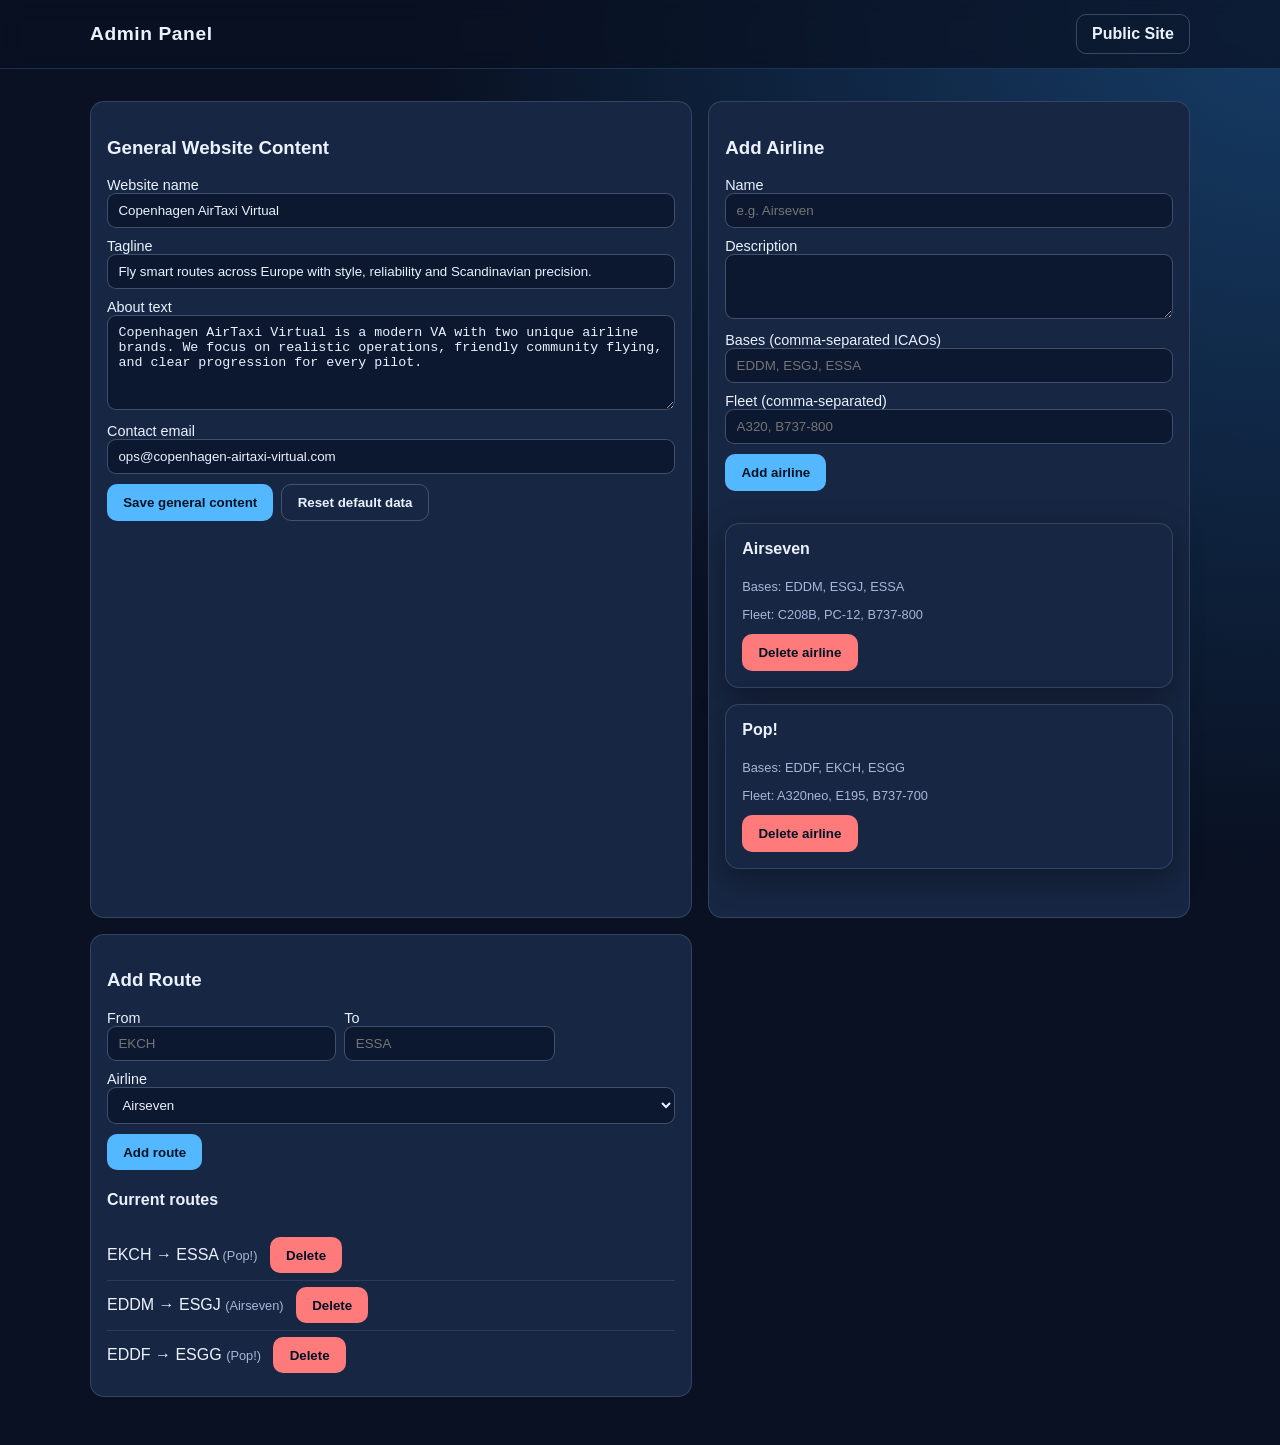
==== admin.html @ da842858 "Build Copenhagen AirTaxi Virtual website with editable admin panel" ====
<!doctype html>
<html lang="en">
  <head>
    <meta charset="UTF-8" />
    <meta name="viewport" content="width=device-width,initial-scale=1" />
    <title>Admin | Copenhagen AirTaxi Virtual</title>
    <link rel="stylesheet" href="styles.css" />
  </head>
  <body>
    <header class="top-nav">
      <div class="container nav-inner">
        <h1 class="brand">Admin Panel</h1>
        <div class="nav-actions">
          <a class="btn secondary" href="index.html">Public Site</a>
        </div>
      </div>
    </header>

    <main class="container admin-layout" id="adminRoot">
      <section class="panel">
        <h3>General Website Content</h3>
        <label>Website name <input id="siteNameInput" /></label>
        <label>Tagline <input id="taglineInput" /></label>
        <label>About text <textarea id="aboutInput" rows="5"></textarea></label>
        <label>Contact email <input id="contactInput" /></label>
        <div class="inline">
          <button class="btn" id="saveGeneral">Save general content</button>
          <button class="btn secondary" id="resetData">Reset default data</button>
        </div>
      </section>

      <section class="panel">
        <h3>Add Airline</h3>
        <label>Name <input id="airlineName" placeholder="e.g. Airseven" /></label>
        <label>Description <textarea id="airlineDescription" rows="3"></textarea></label>
        <label>Bases (comma-separated ICAOs) <input id="airlineBases" placeholder="EDDM, ESGJ, ESSA" /></label>
        <label>Fleet (comma-separated) <input id="airlineFleet" placeholder="A320, B737-800" /></label>
        <button class="btn" id="addAirline">Add airline</button>
        <div id="adminAirlineList" class="grid section"></div>
      </section>

      <section class="panel">
        <h3>Add Route</h3>
        <div class="inline">
          <label>From <input id="routeFrom" placeholder="EKCH" /></label>
          <label>To <input id="routeTo" placeholder="ESSA" /></label>
        </div>
        <label>Airline
          <select id="routeAirline"></select>
        </label>
        <button class="btn" id="addRoute">Add route</button>
        <h4>Current routes</h4>
        <ul class="list" id="adminRouteList"></ul>
      </section>
    </main>

    <script src="app.js"></script>
    <script>
      window.vcat.setupAdminPage();
    </script>
  </body>
</html>
---- styles.css ----
:root {
  --bg: #091122;
  --bg-soft: #111b31;
  --panel: #172642;
  --text: #eaf2ff;
  --muted: #a6b7d9;
  --primary: #53b8ff;
  --accent: #7affc7;
  --danger: #ff7b7b;
  --shadow: 0 10px 30px rgba(0, 0, 0, 0.35);
}

* {
  box-sizing: border-box;
}

body {
  margin: 0;
  font-family: Inter, Segoe UI, Roboto, Helvetica, Arial, sans-serif;
  color: var(--text);
  background: radial-gradient(circle at top right, #163c66 0%, var(--bg) 45%);
  min-height: 100vh;
}

.container {
  width: min(1100px, 92vw);
  margin: 0 auto;
}

.top-nav {
  position: sticky;
  top: 0;
  backdrop-filter: blur(10px);
  background: rgba(9, 17, 34, 0.7);
  border-bottom: 1px solid rgba(83, 184, 255, 0.2);
  z-index: 20;
}

.nav-inner {
  display: flex;
  justify-content: space-between;
  align-items: center;
  padding: 0.9rem 0;
}

.brand {
  margin: 0;
  font-size: 1.2rem;
  letter-spacing: 0.03em;
}

.nav-actions {
  display: flex;
  gap: 0.7rem;
}

.btn {
  border: 1px solid transparent;
  background: var(--primary);
  color: #031225;
  padding: 0.6rem 0.95rem;
  border-radius: 10px;
  cursor: pointer;
  text-decoration: none;
  font-weight: 600;
}

.btn.secondary {
  background: transparent;
  color: var(--text);
  border-color: rgba(166, 183, 217, 0.3);
}

.btn.danger {
  background: var(--danger);
}

.hero {
  padding: 5rem 0 3rem;
}

.hero-card {
  background: linear-gradient(130deg, rgba(83, 184, 255, 0.18), rgba(122, 255, 199, 0.12));
  border: 1px solid rgba(83, 184, 255, 0.35);
  border-radius: 18px;
  padding: 2rem;
  box-shadow: var(--shadow);
}

.hero h2 {
  margin: 0;
  font-size: clamp(1.8rem, 3vw, 2.8rem);
}

.hero p {
  color: var(--muted);
  max-width: 70ch;
}

.stats {
  display: grid;
  grid-template-columns: repeat(auto-fit, minmax(170px, 1fr));
  gap: 1rem;
  margin-top: 1rem;
}

.stat {
  background: rgba(9, 17, 34, 0.4);
  border: 1px solid rgba(166, 183, 217, 0.2);
  border-radius: 12px;
  padding: 0.9rem;
}

.stat-label {
  color: var(--muted);
  font-size: 0.85rem;
}

.stat-value {
  font-size: 1.4rem;
  font-weight: 700;
  color: var(--accent);
}

.section {
  margin: 2rem 0;
}

.section h3 {
  margin-bottom: 0.35rem;
}

.section-subtitle {
  color: var(--muted);
  margin-top: 0;
}

.grid {
  display: grid;
  grid-template-columns: repeat(auto-fit, minmax(260px, 1fr));
  gap: 1rem;
}

.card {
  background: var(--panel);
  border: 1px solid rgba(166, 183, 217, 0.2);
  border-radius: 14px;
  padding: 1rem;
  box-shadow: var(--shadow);
}

.card h4 {
  margin-top: 0;
}

.tag {
  display: inline-block;
  border: 1px solid rgba(83, 184, 255, 0.35);
  border-radius: 999px;
  font-size: 0.75rem;
  padding: 0.2rem 0.6rem;
  margin-right: 0.35rem;
  margin-bottom: 0.35rem;
}

.list {
  list-style: none;
  padding: 0;
  margin: 0;
}

.list li {
  padding: 0.4rem 0;
  border-bottom: 1px solid rgba(166, 183, 217, 0.15);
}

.list li:last-child {
  border-bottom: 0;
}

.admin-layout {
  display: grid;
  grid-template-columns: 1.25fr 1fr;
  gap: 1rem;
  padding: 2rem 0 3rem;
}

.panel {
  background: var(--panel);
  border: 1px solid rgba(166, 183, 217, 0.2);
  border-radius: 14px;
  padding: 1rem;
}

.field,
textarea,
input,
select {
  width: 100%;
  border-radius: 9px;
  border: 1px solid rgba(166, 183, 217, 0.35);
  background: #0c1730;
  color: var(--text);
  padding: 0.55rem 0.65rem;
}

label {
  display: block;
  margin-bottom: 0.65rem;
  font-size: 0.9rem;
}

.inline {
  display: flex;
  gap: 0.5rem;
  align-items: end;
}

.tiny {
  color: var(--muted);
  font-size: 0.8rem;
}

@media (max-width: 880px) {
  .admin-layout {
    grid-template-columns: 1fr;
  }
}
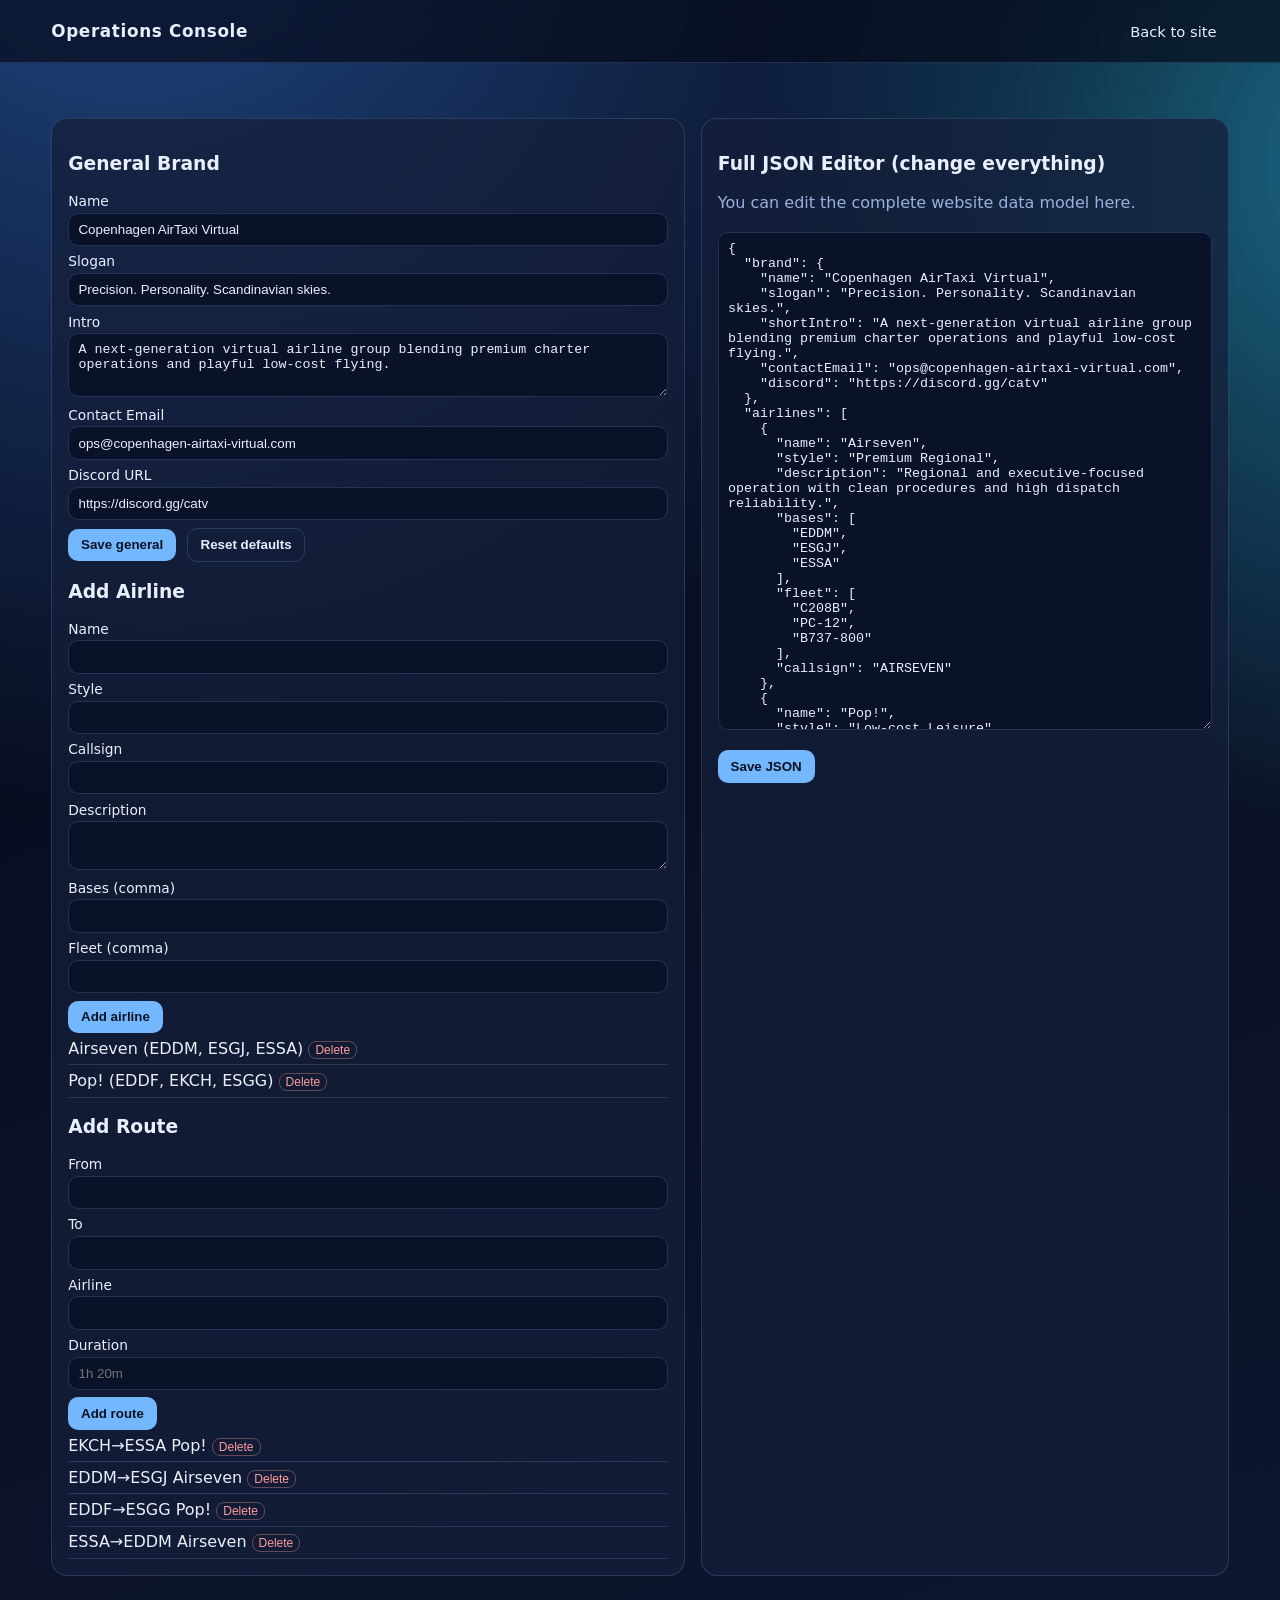
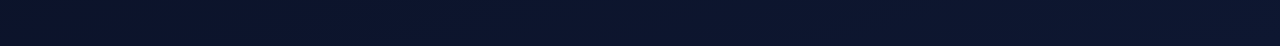
==== commit c33e9b06: "Redesign vCAT site into rich multi-page experience with stronger admin controls" ====
--- a/admin.html
+++ b/admin.html
@@ -1,62 +1,46 @@
 <!doctype html>
 <html lang="en">
-  <head>
-    <meta charset="UTF-8" />
-    <meta name="viewport" content="width=device-width,initial-scale=1" />
-    <title>Admin | Copenhagen AirTaxi Virtual</title>
-    <link rel="stylesheet" href="styles.css" />
-  </head>
-  <body>
-    <header class="top-nav">
-      <div class="container nav-inner">
-        <h1 class="brand">Admin Panel</h1>
-        <div class="nav-actions">
-          <a class="btn secondary" href="index.html">Public Site</a>
-        </div>
-      </div>
-    </header>
+<head><meta charset="UTF-8"/><meta name="viewport" content="width=device-width,initial-scale=1"/><title>Operations Console</title><link rel="stylesheet" href="styles.css"/></head>
+<body>
+<header class="top-nav"><div class="container nav-inner"><h2 class="brand">Operations Console</h2><nav><a href="index.html">Back to site</a></nav></div></header>
+<main class="container admin-wrap" id="adminRoot">
+  <section class="panel">
+    <h3>General Brand</h3>
+    <label>Name<input id="siteNameInput"/></label>
+    <label>Slogan<input id="sloganInput"/></label>
+    <label>Intro<textarea id="introInput" rows="3"></textarea></label>
+    <label>Contact Email<input id="emailInput"/></label>
+    <label>Discord URL<input id="discordInput"/></label>
+    <button class="btn" id="saveGeneral">Save general</button>
+    <button class="btn alt" id="resetData">Reset defaults</button>
 
-    <main class="container admin-layout" id="adminRoot">
-      <section class="panel">
-        <h3>General Website Content</h3>
-        <label>Website name <input id="siteNameInput" /></label>
-        <label>Tagline <input id="taglineInput" /></label>
-        <label>About text <textarea id="aboutInput" rows="5"></textarea></label>
-        <label>Contact email <input id="contactInput" /></label>
-        <div class="inline">
-          <button class="btn" id="saveGeneral">Save general content</button>
-          <button class="btn secondary" id="resetData">Reset default data</button>
-        </div>
-      </section>
+    <h3>Add Airline</h3>
+    <label>Name<input id="airlineName"/></label>
+    <label>Style<input id="airlineStyle"/></label>
+    <label>Callsign<input id="airlineCallsign"/></label>
+    <label>Description<textarea id="airlineDescription" rows="2"></textarea></label>
+    <label>Bases (comma)<input id="airlineBases"/></label>
+    <label>Fleet (comma)<input id="airlineFleet"/></label>
+    <button class="btn" id="addAirline">Add airline</button>
+    <ul class="list" id="airlineList"></ul>
 
-      <section class="panel">
-        <h3>Add Airline</h3>
-        <label>Name <input id="airlineName" placeholder="e.g. Airseven" /></label>
-        <label>Description <textarea id="airlineDescription" rows="3"></textarea></label>
-        <label>Bases (comma-separated ICAOs) <input id="airlineBases" placeholder="EDDM, ESGJ, ESSA" /></label>
-        <label>Fleet (comma-separated) <input id="airlineFleet" placeholder="A320, B737-800" /></label>
-        <button class="btn" id="addAirline">Add airline</button>
-        <div id="adminAirlineList" class="grid section"></div>
-      </section>
+    <h3>Add Route</h3>
+    <label>From<input id="routeFrom"/></label>
+    <label>To<input id="routeTo"/></label>
+    <label>Airline<input id="routeAirline"/></label>
+    <label>Duration<input id="routeDuration" placeholder="1h 20m"/></label>
+    <button class="btn" id="addRoute">Add route</button>
+    <ul class="list" id="routeList"></ul>
+  </section>
 
-      <section class="panel">
-        <h3>Add Route</h3>
-        <div class="inline">
-          <label>From <input id="routeFrom" placeholder="EKCH" /></label>
-          <label>To <input id="routeTo" placeholder="ESSA" /></label>
-        </div>
-        <label>Airline
-          <select id="routeAirline"></select>
-        </label>
-        <button class="btn" id="addRoute">Add route</button>
-        <h4>Current routes</h4>
-        <ul class="list" id="adminRouteList"></ul>
-      </section>
-    </main>
-
-    <script src="app.js"></script>
-    <script>
-      window.vcat.setupAdminPage();
-    </script>
-  </body>
+  <section class="panel">
+    <h3>Full JSON Editor (change everything)</h3>
+    <p class="muted">You can edit the complete website data model here.</p>
+    <textarea id="rawJson" rows="32"></textarea>
+    <p id="jsonStatus" class="muted"></p>
+    <button class="btn" id="saveJson">Save JSON</button>
+  </section>
+</main>
+<script src="app.js"></script><script>window.vcat.setupAdminPage();</script>
+</body>
 </html>
--- a/styles.css
+++ b/styles.css
@@ -1,228 +1,85 @@
 :root {
-  --bg: #091122;
-  --bg-soft: #111b31;
-  --panel: #172642;
-  --text: #eaf2ff;
-  --muted: #a6b7d9;
-  --primary: #53b8ff;
-  --accent: #7affc7;
-  --danger: #ff7b7b;
-  --shadow: 0 10px 30px rgba(0, 0, 0, 0.35);
+  --bg: #050816;
+  --bg2: #0e1731;
+  --panel: rgba(20, 31, 58, 0.75);
+  --line: rgba(142, 172, 255, 0.2);
+  --text: #e9efff;
+  --muted: #9ab0df;
+  --primary: #73b7ff;
+  --accent: #7ef6cb;
+  --radius: 16px;
 }
-
-* {
-  box-sizing: border-box;
-}
-
+* { box-sizing: border-box; }
 body {
   margin: 0;
-  font-family: Inter, Segoe UI, Roboto, Helvetica, Arial, sans-serif;
+  font-family: Inter, system-ui, sans-serif;
   color: var(--text);
-  background: radial-gradient(circle at top right, #163c66 0%, var(--bg) 45%);
-  min-height: 100vh;
+  background:
+    radial-gradient(circle at 10% -10%, #214987 0%, transparent 45%),
+    radial-gradient(circle at 110% 10%, #1b6b88 0%, transparent 33%),
+    linear-gradient(160deg, var(--bg) 0%, var(--bg2) 100%);
 }
+.container { width: min(1180px, 92vw); margin: 0 auto; }
+.top-nav {
+  position: sticky; top: 0; z-index: 40;
+  backdrop-filter: blur(10px);
+  background: rgba(5, 8, 22, 0.65);
+  border-bottom: 1px solid var(--line);
+}
+.nav-inner { display: flex; align-items: center; justify-content: space-between; padding: .9rem 0; }
+.brand { font-size: 1.05rem; letter-spacing: .04em; margin: 0; }
+nav { display: flex; gap: .45rem; flex-wrap: wrap; }
+nav a {
+  color: var(--text); text-decoration: none; font-size: .92rem;
+  padding: .45rem .7rem; border-radius: 999px; border: 1px solid transparent;
+}
+nav a:hover { border-color: var(--line); background: rgba(255,255,255,.03); }
+.hero { padding: 4.8rem 0 3rem; }
+.hero-panel {
+  border: 1px solid var(--line); border-radius: 24px; padding: 2rem;
+  background: linear-gradient(130deg, rgba(115,183,255,.14), rgba(126,246,203,.08));
+  box-shadow: 0 20px 50px rgba(0,0,0,.35);
+}
+h1 { margin: 0; font-size: clamp(2rem, 5vw, 3.8rem); }
+.muted { color: var(--muted); }
+.stats { display: grid; grid-template-columns: repeat(auto-fit,minmax(180px,1fr)); gap: .75rem; margin-top: 1rem; }
+.stats article { background: rgba(2,8,18,.35); border: 1px solid var(--line); border-radius: 14px; padding: .9rem; }
+.stats strong { display: block; font-size: 1.6rem; color: var(--accent); }
+section { margin: 2rem 0; }
+.grid { display: grid; grid-template-columns: repeat(auto-fit,minmax(250px,1fr)); gap: .95rem; }
+.card { background: var(--panel); border: 1px solid var(--line); border-radius: var(--radius); padding: 1rem; }
+.card h3 { margin-top: .1rem; }
+.chip { display: inline-block; font-size: .78rem; border: 1px solid var(--line); border-radius: 999px; padding: .2rem .55rem; margin: .16rem; }
+.table { width: 100%; border-collapse: collapse; overflow: hidden; border-radius: var(--radius); border: 1px solid var(--line); }
+.table th,.table td { padding: .72rem; border-bottom: 1px solid var(--line); text-align: left; }
+.table tr:last-child td { border-bottom: 0; }
+.split { display: grid; grid-template-columns: 1fr 1fr; gap: 1rem; }
+.footer {
+  margin-top: 3rem; padding: 1rem 0 2rem; color: var(--muted); border-top: 1px solid var(--line);
+}
+.admin-discreet {
+  float: right;
+  opacity: .28;
+  text-decoration: none;
+  color: var(--muted);
+  font-size: .75rem;
+  border: 1px solid transparent;
+  border-radius: 999px;
+  padding: .2rem .45rem;
+}
+.admin-discreet:hover { opacity: .8; border-color: var(--line); }
 
-.container {
-  width: min(1100px, 92vw);
-  margin: 0 auto;
+/* admin */
+.admin-wrap { display: grid; grid-template-columns: 1.2fr 1fr; gap: 1rem; padding: 1.4rem 0 2.4rem; }
+.panel { background: var(--panel); border: 1px solid var(--line); border-radius: var(--radius); padding: 1rem; }
+label { display:block; font-size:.86rem; margin:.45rem 0; }
+input, textarea {
+  width:100%; margin-top:.22rem; padding:.52rem .58rem; border-radius:10px;
+  border:1px solid var(--line); background:#0a1229; color:var(--text);
 }
-
-.top-nav {
-  position: sticky;
-  top: 0;
-  backdrop-filter: blur(10px);
-  background: rgba(9, 17, 34, 0.7);
-  border-bottom: 1px solid rgba(83, 184, 255, 0.2);
-  z-index: 20;
-}
-
-.nav-inner {
-  display: flex;
-  justify-content: space-between;
-  align-items: center;
-  padding: 0.9rem 0;
-}
-
-.brand {
-  margin: 0;
-  font-size: 1.2rem;
-  letter-spacing: 0.03em;
-}
-
-.nav-actions {
-  display: flex;
-  gap: 0.7rem;
-}
-
-.btn {
-  border: 1px solid transparent;
-  background: var(--primary);
-  color: #031225;
-  padding: 0.6rem 0.95rem;
-  border-radius: 10px;
-  cursor: pointer;
-  text-decoration: none;
-  font-weight: 600;
-}
-
-.btn.secondary {
-  background: transparent;
-  color: var(--text);
-  border-color: rgba(166, 183, 217, 0.3);
-}
-
-.btn.danger {
-  background: var(--danger);
-}
-
-.hero {
-  padding: 5rem 0 3rem;
-}
-
-.hero-card {
-  background: linear-gradient(130deg, rgba(83, 184, 255, 0.18), rgba(122, 255, 199, 0.12));
-  border: 1px solid rgba(83, 184, 255, 0.35);
-  border-radius: 18px;
-  padding: 2rem;
-  box-shadow: var(--shadow);
-}
-
-.hero h2 {
-  margin: 0;
-  font-size: clamp(1.8rem, 3vw, 2.8rem);
-}
-
-.hero p {
-  color: var(--muted);
-  max-width: 70ch;
-}
-
-.stats {
-  display: grid;
-  grid-template-columns: repeat(auto-fit, minmax(170px, 1fr));
-  gap: 1rem;
-  margin-top: 1rem;
-}
-
-.stat {
-  background: rgba(9, 17, 34, 0.4);
-  border: 1px solid rgba(166, 183, 217, 0.2);
-  border-radius: 12px;
-  padding: 0.9rem;
-}
-
-.stat-label {
-  color: var(--muted);
-  font-size: 0.85rem;
-}
-
-.stat-value {
-  font-size: 1.4rem;
-  font-weight: 700;
-  color: var(--accent);
-}
-
-.section {
-  margin: 2rem 0;
-}
-
-.section h3 {
-  margin-bottom: 0.35rem;
-}
-
-.section-subtitle {
-  color: var(--muted);
-  margin-top: 0;
-}
-
-.grid {
-  display: grid;
-  grid-template-columns: repeat(auto-fit, minmax(260px, 1fr));
-  gap: 1rem;
-}
-
-.card {
-  background: var(--panel);
-  border: 1px solid rgba(166, 183, 217, 0.2);
-  border-radius: 14px;
-  padding: 1rem;
-  box-shadow: var(--shadow);
-}
-
-.card h4 {
-  margin-top: 0;
-}
-
-.tag {
-  display: inline-block;
-  border: 1px solid rgba(83, 184, 255, 0.35);
-  border-radius: 999px;
-  font-size: 0.75rem;
-  padding: 0.2rem 0.6rem;
-  margin-right: 0.35rem;
-  margin-bottom: 0.35rem;
-}
-
-.list {
-  list-style: none;
-  padding: 0;
-  margin: 0;
-}
-
-.list li {
-  padding: 0.4rem 0;
-  border-bottom: 1px solid rgba(166, 183, 217, 0.15);
-}
-
-.list li:last-child {
-  border-bottom: 0;
-}
-
-.admin-layout {
-  display: grid;
-  grid-template-columns: 1.25fr 1fr;
-  gap: 1rem;
-  padding: 2rem 0 3rem;
-}
-
-.panel {
-  background: var(--panel);
-  border: 1px solid rgba(166, 183, 217, 0.2);
-  border-radius: 14px;
-  padding: 1rem;
-}
-
-.field,
-textarea,
-input,
-select {
-  width: 100%;
-  border-radius: 9px;
-  border: 1px solid rgba(166, 183, 217, 0.35);
-  background: #0c1730;
-  color: var(--text);
-  padding: 0.55rem 0.65rem;
-}
-
-label {
-  display: block;
-  margin-bottom: 0.65rem;
-  font-size: 0.9rem;
-}
-
-.inline {
-  display: flex;
-  gap: 0.5rem;
-  align-items: end;
-}
-
-.tiny {
-  color: var(--muted);
-  font-size: 0.8rem;
-}
-
-@media (max-width: 880px) {
-  .admin-layout {
-    grid-template-columns: 1fr;
-  }
-}
+.btn { background: var(--primary); color:#081223; border:0; border-radius:10px; padding:.55rem .8rem; font-weight:700; cursor:pointer; margin-right:.35rem; }
+.btn.alt { background: transparent; color:var(--text); border:1px solid var(--line); }
+.ghost { background:transparent; color:#ff9b9b; border:1px solid rgba(255,155,155,.35); border-radius:8px; font-size:.75rem; cursor:pointer; }
+.list { list-style:none; padding:0; margin:0; }
+.list li { padding:.35rem 0; border-bottom:1px solid var(--line); }
+@media (max-width: 900px){ .split,.admin-wrap { grid-template-columns:1fr; } }
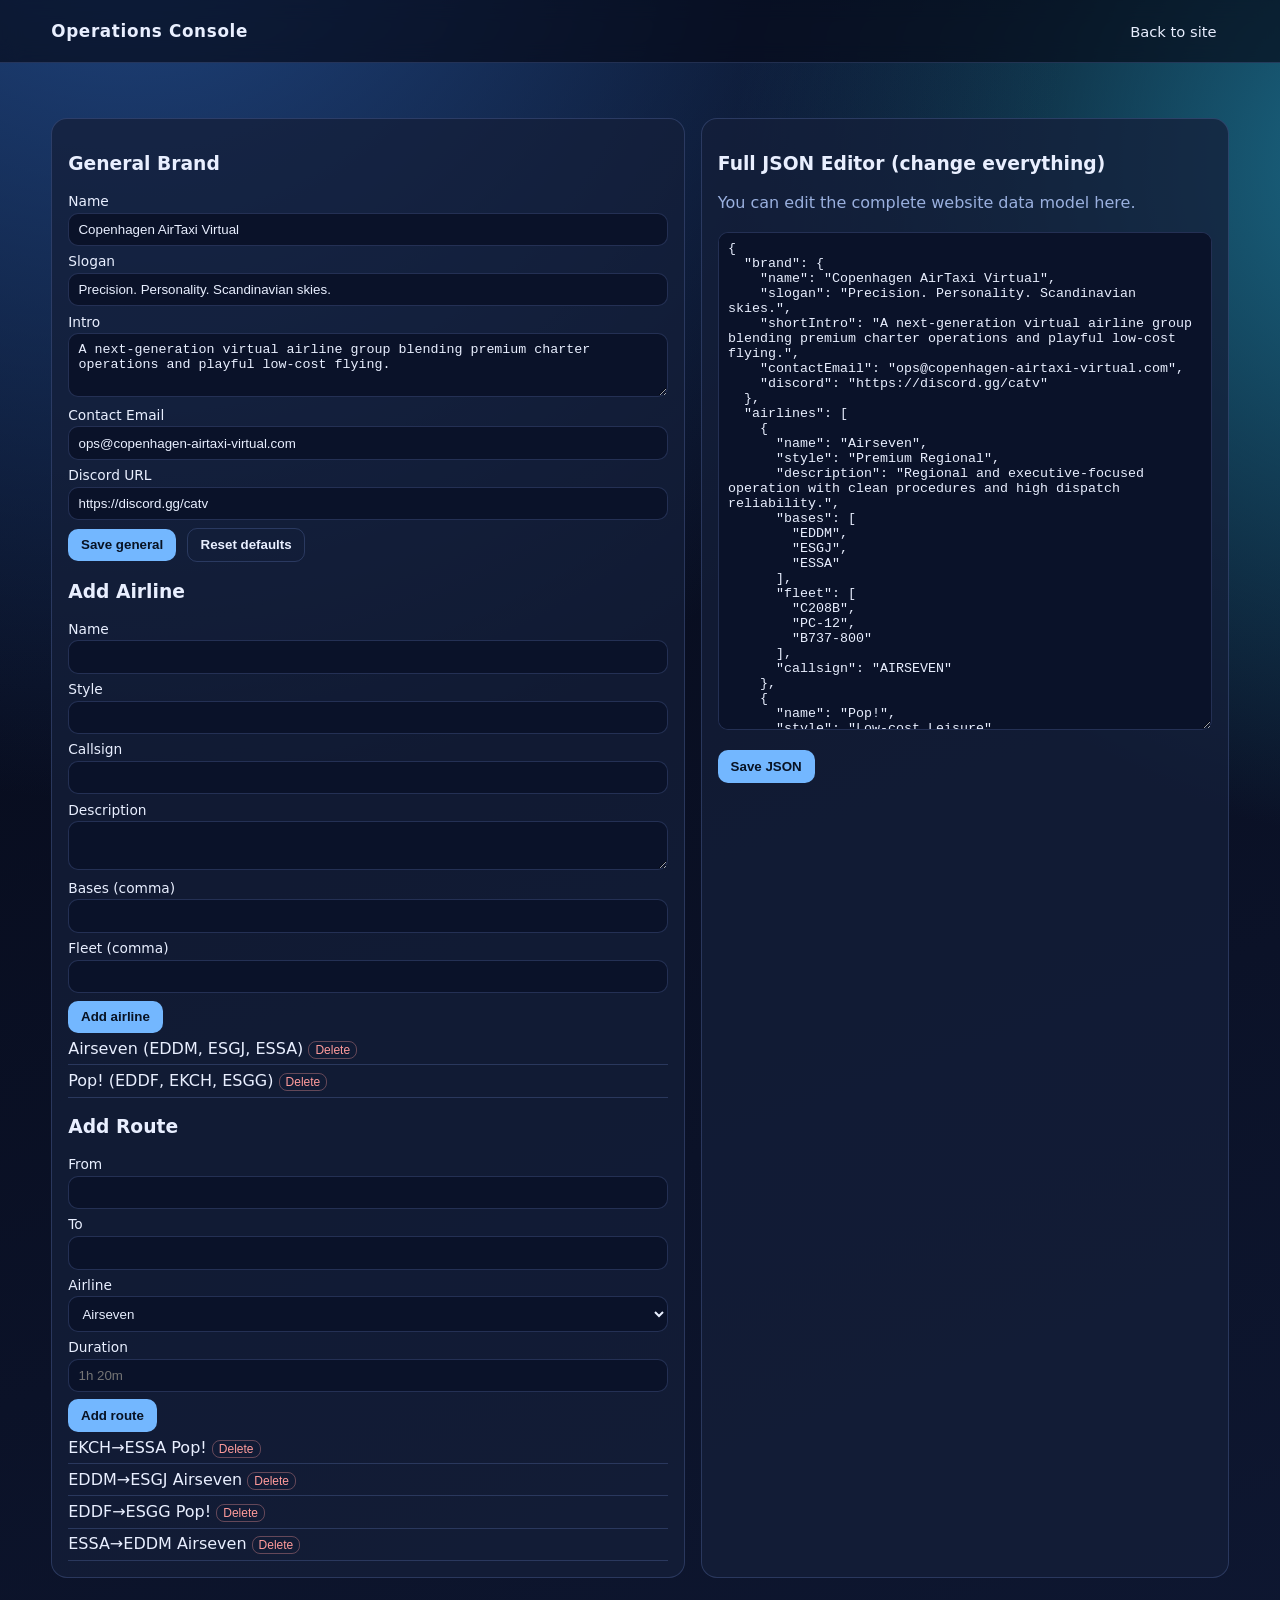
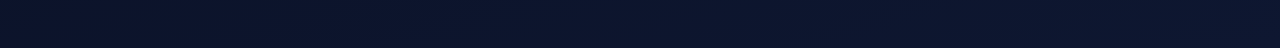
==== commit 09cd9201: "Fix site reliability and admin route editing flow" ====
--- a/admin.html
+++ b/admin.html
@@ -27,7 +27,7 @@
     <h3>Add Route</h3>
     <label>From<input id="routeFrom"/></label>
     <label>To<input id="routeTo"/></label>
-    <label>Airline<input id="routeAirline"/></label>
+    <label>Airline<select id="routeAirline"></select></label>
     <label>Duration<input id="routeDuration" placeholder="1h 20m"/></label>
     <button class="btn" id="addRoute">Add route</button>
     <ul class="list" id="routeList"></ul>
--- a/styles.css
+++ b/styles.css
@@ -73,7 +73,7 @@
 .admin-wrap { display: grid; grid-template-columns: 1.2fr 1fr; gap: 1rem; padding: 1.4rem 0 2.4rem; }
 .panel { background: var(--panel); border: 1px solid var(--line); border-radius: var(--radius); padding: 1rem; }
 label { display:block; font-size:.86rem; margin:.45rem 0; }
-input, textarea {
+input, textarea, select {
   width:100%; margin-top:.22rem; padding:.52rem .58rem; border-radius:10px;
   border:1px solid var(--line); background:#0a1229; color:var(--text);
 }
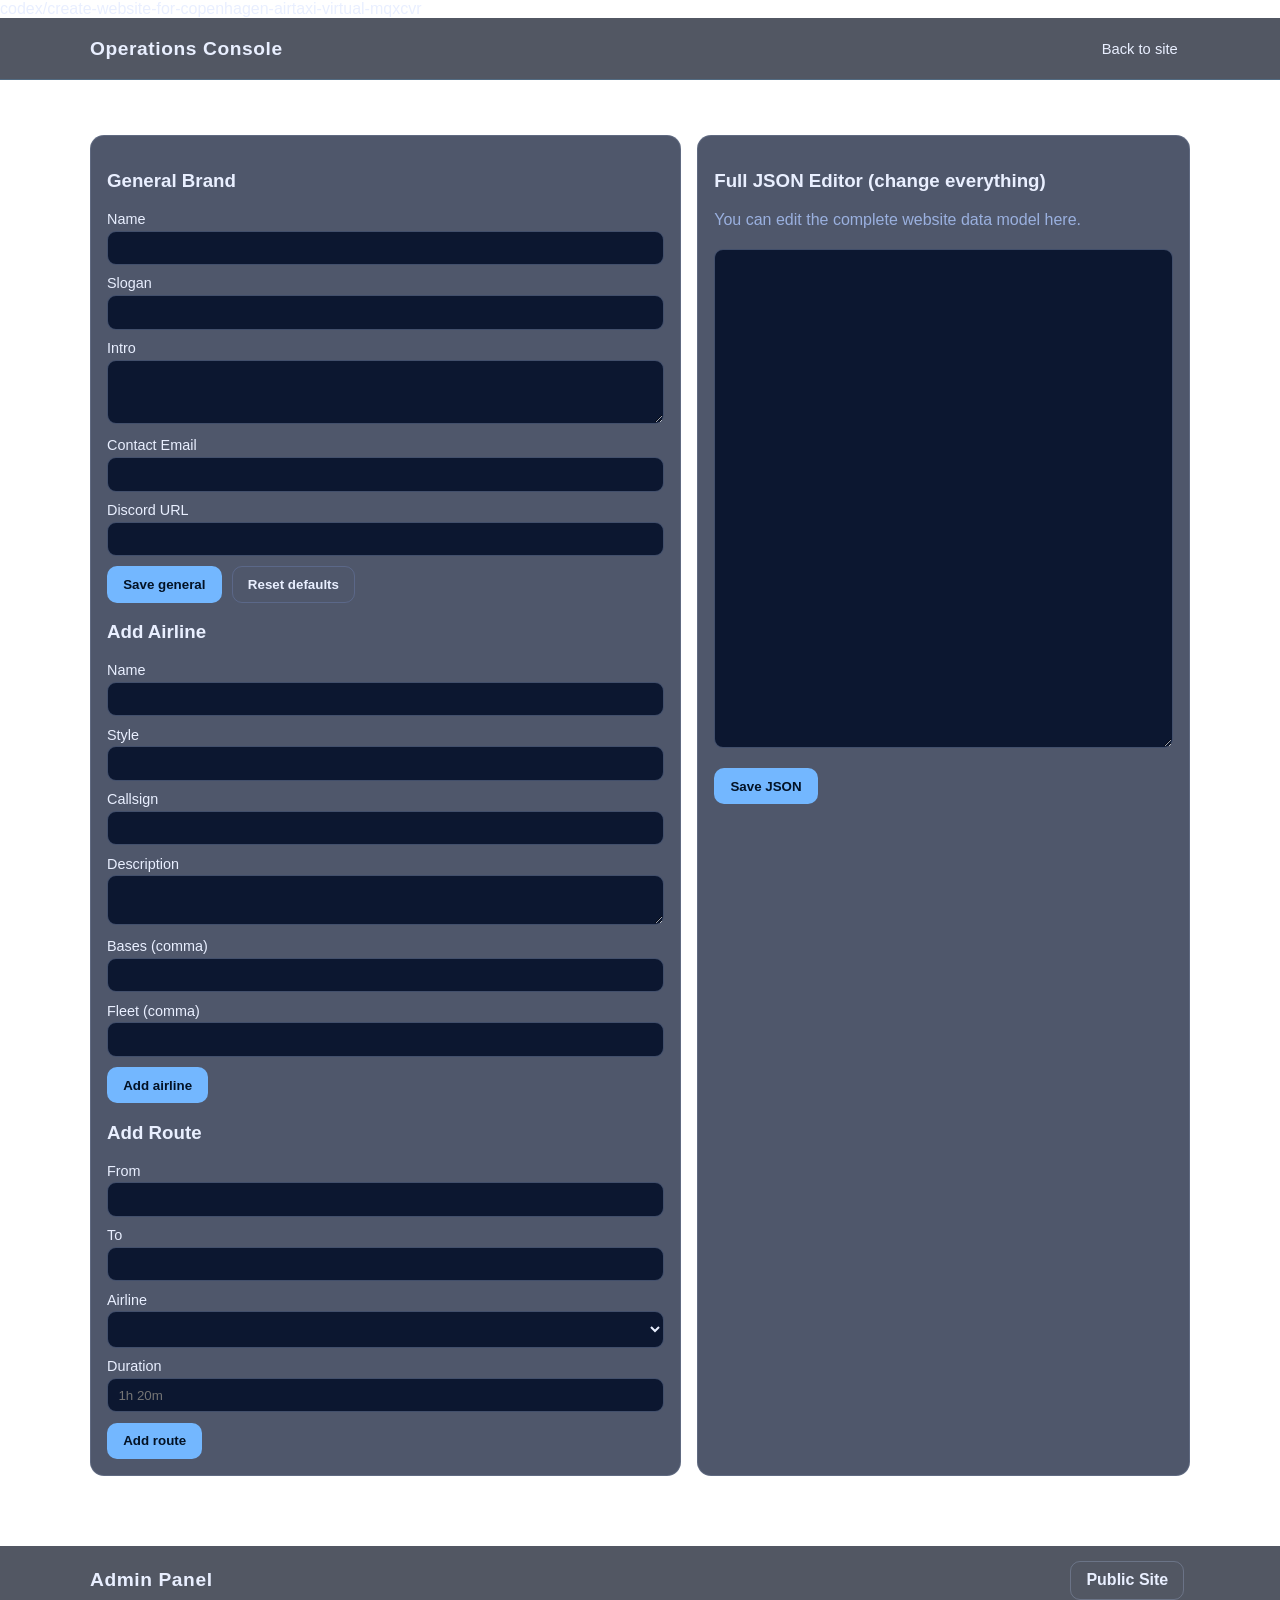
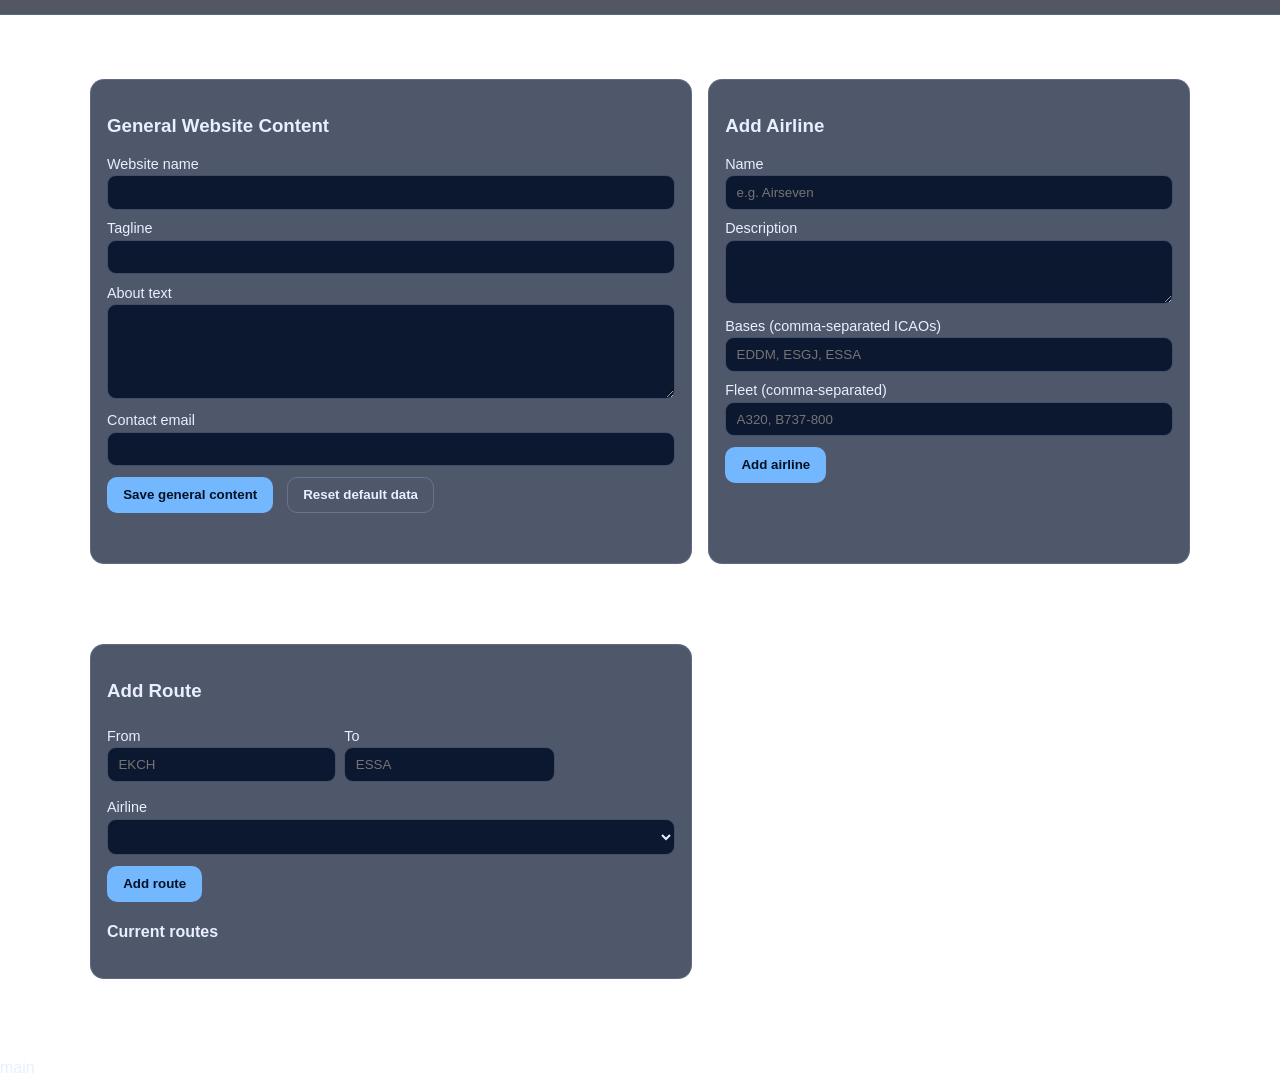
==== commit 896b63a7: "Merge branch 'main' into codex/create-website-for-copenhagen-airtaxi-virtual-mqxcvr" ====
--- a/admin.html
+++ b/admin.html
@@ -1,5 +1,6 @@
 <!doctype html>
 <html lang="en">
+codex/create-website-for-copenhagen-airtaxi-virtual-mqxcvr
 <head><meta charset="UTF-8"/><meta name="viewport" content="width=device-width,initial-scale=1"/><title>Operations Console</title><link rel="stylesheet" href="styles.css"/></head>
 <body>
 <header class="top-nav"><div class="container nav-inner"><h2 class="brand">Operations Console</h2><nav><a href="index.html">Back to site</a></nav></div></header>
@@ -43,4 +44,65 @@
 </main>
 <script src="app.js"></script><script>window.vcat.setupAdminPage();</script>
 </body>
+
+  <head>
+    <meta charset="UTF-8" />
+    <meta name="viewport" content="width=device-width,initial-scale=1" />
+    <title>Admin | Copenhagen AirTaxi Virtual</title>
+    <link rel="stylesheet" href="styles.css" />
+  </head>
+  <body>
+    <header class="top-nav">
+      <div class="container nav-inner">
+        <h1 class="brand">Admin Panel</h1>
+        <div class="nav-actions">
+          <a class="btn secondary" href="index.html">Public Site</a>
+        </div>
+      </div>
+    </header>
+
+    <main class="container admin-layout" id="adminRoot">
+      <section class="panel">
+        <h3>General Website Content</h3>
+        <label>Website name <input id="siteNameInput" /></label>
+        <label>Tagline <input id="taglineInput" /></label>
+        <label>About text <textarea id="aboutInput" rows="5"></textarea></label>
+        <label>Contact email <input id="contactInput" /></label>
+        <div class="inline">
+          <button class="btn" id="saveGeneral">Save general content</button>
+          <button class="btn secondary" id="resetData">Reset default data</button>
+        </div>
+      </section>
+
+      <section class="panel">
+        <h3>Add Airline</h3>
+        <label>Name <input id="airlineName" placeholder="e.g. Airseven" /></label>
+        <label>Description <textarea id="airlineDescription" rows="3"></textarea></label>
+        <label>Bases (comma-separated ICAOs) <input id="airlineBases" placeholder="EDDM, ESGJ, ESSA" /></label>
+        <label>Fleet (comma-separated) <input id="airlineFleet" placeholder="A320, B737-800" /></label>
+        <button class="btn" id="addAirline">Add airline</button>
+        <div id="adminAirlineList" class="grid section"></div>
+      </section>
+
+      <section class="panel">
+        <h3>Add Route</h3>
+        <div class="inline">
+          <label>From <input id="routeFrom" placeholder="EKCH" /></label>
+          <label>To <input id="routeTo" placeholder="ESSA" /></label>
+        </div>
+        <label>Airline
+          <select id="routeAirline"></select>
+        </label>
+        <button class="btn" id="addRoute">Add route</button>
+        <h4>Current routes</h4>
+        <ul class="list" id="adminRouteList"></ul>
+      </section>
+    </main>
+
+    <script src="app.js"></script>
+    <script>
+      window.vcat.setupAdminPage();
+    </script>
+  </body>
+ main
 </html>
--- a/styles.css
+++ b/styles.css
@@ -1,4 +1,5 @@
 :root {
+ codex/create-website-for-copenhagen-airtaxi-virtual-mqxcvr
   --bg: #050816;
   --bg2: #0e1731;
   --panel: rgba(20, 31, 58, 0.75);
@@ -83,3 +84,232 @@
 .list { list-style:none; padding:0; margin:0; }
 .list li { padding:.35rem 0; border-bottom:1px solid var(--line); }
 @media (max-width: 900px){ .split,.admin-wrap { grid-template-columns:1fr; } }
+
+  --bg: #091122;
+  --bg-soft: #111b31;
+  --panel: #172642;
+  --text: #eaf2ff;
+  --muted: #a6b7d9;
+  --primary: #53b8ff;
+  --accent: #7affc7;
+  --danger: #ff7b7b;
+  --shadow: 0 10px 30px rgba(0, 0, 0, 0.35);
+}
+
+* {
+  box-sizing: border-box;
+}
+
+body {
+  margin: 0;
+  font-family: Inter, Segoe UI, Roboto, Helvetica, Arial, sans-serif;
+  color: var(--text);
+  background: radial-gradient(circle at top right, #163c66 0%, var(--bg) 45%);
+  min-height: 100vh;
+}
+
+.container {
+  width: min(1100px, 92vw);
+  margin: 0 auto;
+}
+
+.top-nav {
+  position: sticky;
+  top: 0;
+  backdrop-filter: blur(10px);
+  background: rgba(9, 17, 34, 0.7);
+  border-bottom: 1px solid rgba(83, 184, 255, 0.2);
+  z-index: 20;
+}
+
+.nav-inner {
+  display: flex;
+  justify-content: space-between;
+  align-items: center;
+  padding: 0.9rem 0;
+}
+
+.brand {
+  margin: 0;
+  font-size: 1.2rem;
+  letter-spacing: 0.03em;
+}
+
+.nav-actions {
+  display: flex;
+  gap: 0.7rem;
+}
+
+.btn {
+  border: 1px solid transparent;
+  background: var(--primary);
+  color: #031225;
+  padding: 0.6rem 0.95rem;
+  border-radius: 10px;
+  cursor: pointer;
+  text-decoration: none;
+  font-weight: 600;
+}
+
+.btn.secondary {
+  background: transparent;
+  color: var(--text);
+  border-color: rgba(166, 183, 217, 0.3);
+}
+
+.btn.danger {
+  background: var(--danger);
+}
+
+.hero {
+  padding: 5rem 0 3rem;
+}
+
+.hero-card {
+  background: linear-gradient(130deg, rgba(83, 184, 255, 0.18), rgba(122, 255, 199, 0.12));
+  border: 1px solid rgba(83, 184, 255, 0.35);
+  border-radius: 18px;
+  padding: 2rem;
+  box-shadow: var(--shadow);
+}
+
+.hero h2 {
+  margin: 0;
+  font-size: clamp(1.8rem, 3vw, 2.8rem);
+}
+
+.hero p {
+  color: var(--muted);
+  max-width: 70ch;
+}
+
+.stats {
+  display: grid;
+  grid-template-columns: repeat(auto-fit, minmax(170px, 1fr));
+  gap: 1rem;
+  margin-top: 1rem;
+}
+
+.stat {
+  background: rgba(9, 17, 34, 0.4);
+  border: 1px solid rgba(166, 183, 217, 0.2);
+  border-radius: 12px;
+  padding: 0.9rem;
+}
+
+.stat-label {
+  color: var(--muted);
+  font-size: 0.85rem;
+}
+
+.stat-value {
+  font-size: 1.4rem;
+  font-weight: 700;
+  color: var(--accent);
+}
+
+.section {
+  margin: 2rem 0;
+}
+
+.section h3 {
+  margin-bottom: 0.35rem;
+}
+
+.section-subtitle {
+  color: var(--muted);
+  margin-top: 0;
+}
+
+.grid {
+  display: grid;
+  grid-template-columns: repeat(auto-fit, minmax(260px, 1fr));
+  gap: 1rem;
+}
+
+.card {
+  background: var(--panel);
+  border: 1px solid rgba(166, 183, 217, 0.2);
+  border-radius: 14px;
+  padding: 1rem;
+  box-shadow: var(--shadow);
+}
+
+.card h4 {
+  margin-top: 0;
+}
+
+.tag {
+  display: inline-block;
+  border: 1px solid rgba(83, 184, 255, 0.35);
+  border-radius: 999px;
+  font-size: 0.75rem;
+  padding: 0.2rem 0.6rem;
+  margin-right: 0.35rem;
+  margin-bottom: 0.35rem;
+}
+
+.list {
+  list-style: none;
+  padding: 0;
+  margin: 0;
+}
+
+.list li {
+  padding: 0.4rem 0;
+  border-bottom: 1px solid rgba(166, 183, 217, 0.15);
+}
+
+.list li:last-child {
+  border-bottom: 0;
+}
+
+.admin-layout {
+  display: grid;
+  grid-template-columns: 1.25fr 1fr;
+  gap: 1rem;
+  padding: 2rem 0 3rem;
+}
+
+.panel {
+  background: var(--panel);
+  border: 1px solid rgba(166, 183, 217, 0.2);
+  border-radius: 14px;
+  padding: 1rem;
+}
+
+.field,
+textarea,
+input,
+select {
+  width: 100%;
+  border-radius: 9px;
+  border: 1px solid rgba(166, 183, 217, 0.35);
+  background: #0c1730;
+  color: var(--text);
+  padding: 0.55rem 0.65rem;
+}
+
+label {
+  display: block;
+  margin-bottom: 0.65rem;
+  font-size: 0.9rem;
+}
+
+.inline {
+  display: flex;
+  gap: 0.5rem;
+  align-items: end;
+}
+
+.tiny {
+  color: var(--muted);
+  font-size: 0.8rem;
+}
+
+@media (max-width: 880px) {
+  .admin-layout {
+    grid-template-columns: 1fr;
+  }
+}
+ main
--- a/styles.css
+++ b/styles.css
@@ -1,4 +1,5 @@
 :root {
+ codex/create-website-for-copenhagen-airtaxi-virtual-mqxcvr
   --bg: #050816;
   --bg2: #0e1731;
   --panel: rgba(20, 31, 58, 0.75);
@@ -83,3 +84,232 @@
 .list { list-style:none; padding:0; margin:0; }
 .list li { padding:.35rem 0; border-bottom:1px solid var(--line); }
 @media (max-width: 900px){ .split,.admin-wrap { grid-template-columns:1fr; } }
+
+  --bg: #091122;
+  --bg-soft: #111b31;
+  --panel: #172642;
+  --text: #eaf2ff;
+  --muted: #a6b7d9;
+  --primary: #53b8ff;
+  --accent: #7affc7;
+  --danger: #ff7b7b;
+  --shadow: 0 10px 30px rgba(0, 0, 0, 0.35);
+}
+
+* {
+  box-sizing: border-box;
+}
+
+body {
+  margin: 0;
+  font-family: Inter, Segoe UI, Roboto, Helvetica, Arial, sans-serif;
+  color: var(--text);
+  background: radial-gradient(circle at top right, #163c66 0%, var(--bg) 45%);
+  min-height: 100vh;
+}
+
+.container {
+  width: min(1100px, 92vw);
+  margin: 0 auto;
+}
+
+.top-nav {
+  position: sticky;
+  top: 0;
+  backdrop-filter: blur(10px);
+  background: rgba(9, 17, 34, 0.7);
+  border-bottom: 1px solid rgba(83, 184, 255, 0.2);
+  z-index: 20;
+}
+
+.nav-inner {
+  display: flex;
+  justify-content: space-between;
+  align-items: center;
+  padding: 0.9rem 0;
+}
+
+.brand {
+  margin: 0;
+  font-size: 1.2rem;
+  letter-spacing: 0.03em;
+}
+
+.nav-actions {
+  display: flex;
+  gap: 0.7rem;
+}
+
+.btn {
+  border: 1px solid transparent;
+  background: var(--primary);
+  color: #031225;
+  padding: 0.6rem 0.95rem;
+  border-radius: 10px;
+  cursor: pointer;
+  text-decoration: none;
+  font-weight: 600;
+}
+
+.btn.secondary {
+  background: transparent;
+  color: var(--text);
+  border-color: rgba(166, 183, 217, 0.3);
+}
+
+.btn.danger {
+  background: var(--danger);
+}
+
+.hero {
+  padding: 5rem 0 3rem;
+}
+
+.hero-card {
+  background: linear-gradient(130deg, rgba(83, 184, 255, 0.18), rgba(122, 255, 199, 0.12));
+  border: 1px solid rgba(83, 184, 255, 0.35);
+  border-radius: 18px;
+  padding: 2rem;
+  box-shadow: var(--shadow);
+}
+
+.hero h2 {
+  margin: 0;
+  font-size: clamp(1.8rem, 3vw, 2.8rem);
+}
+
+.hero p {
+  color: var(--muted);
+  max-width: 70ch;
+}
+
+.stats {
+  display: grid;
+  grid-template-columns: repeat(auto-fit, minmax(170px, 1fr));
+  gap: 1rem;
+  margin-top: 1rem;
+}
+
+.stat {
+  background: rgba(9, 17, 34, 0.4);
+  border: 1px solid rgba(166, 183, 217, 0.2);
+  border-radius: 12px;
+  padding: 0.9rem;
+}
+
+.stat-label {
+  color: var(--muted);
+  font-size: 0.85rem;
+}
+
+.stat-value {
+  font-size: 1.4rem;
+  font-weight: 700;
+  color: var(--accent);
+}
+
+.section {
+  margin: 2rem 0;
+}
+
+.section h3 {
+  margin-bottom: 0.35rem;
+}
+
+.section-subtitle {
+  color: var(--muted);
+  margin-top: 0;
+}
+
+.grid {
+  display: grid;
+  grid-template-columns: repeat(auto-fit, minmax(260px, 1fr));
+  gap: 1rem;
+}
+
+.card {
+  background: var(--panel);
+  border: 1px solid rgba(166, 183, 217, 0.2);
+  border-radius: 14px;
+  padding: 1rem;
+  box-shadow: var(--shadow);
+}
+
+.card h4 {
+  margin-top: 0;
+}
+
+.tag {
+  display: inline-block;
+  border: 1px solid rgba(83, 184, 255, 0.35);
+  border-radius: 999px;
+  font-size: 0.75rem;
+  padding: 0.2rem 0.6rem;
+  margin-right: 0.35rem;
+  margin-bottom: 0.35rem;
+}
+
+.list {
+  list-style: none;
+  padding: 0;
+  margin: 0;
+}
+
+.list li {
+  padding: 0.4rem 0;
+  border-bottom: 1px solid rgba(166, 183, 217, 0.15);
+}
+
+.list li:last-child {
+  border-bottom: 0;
+}
+
+.admin-layout {
+  display: grid;
+  grid-template-columns: 1.25fr 1fr;
+  gap: 1rem;
+  padding: 2rem 0 3rem;
+}
+
+.panel {
+  background: var(--panel);
+  border: 1px solid rgba(166, 183, 217, 0.2);
+  border-radius: 14px;
+  padding: 1rem;
+}
+
+.field,
+textarea,
+input,
+select {
+  width: 100%;
+  border-radius: 9px;
+  border: 1px solid rgba(166, 183, 217, 0.35);
+  background: #0c1730;
+  color: var(--text);
+  padding: 0.55rem 0.65rem;
+}
+
+label {
+  display: block;
+  margin-bottom: 0.65rem;
+  font-size: 0.9rem;
+}
+
+.inline {
+  display: flex;
+  gap: 0.5rem;
+  align-items: end;
+}
+
+.tiny {
+  color: var(--muted);
+  font-size: 0.8rem;
+}
+
+@media (max-width: 880px) {
+  .admin-layout {
+    grid-template-columns: 1fr;
+  }
+}
+ main
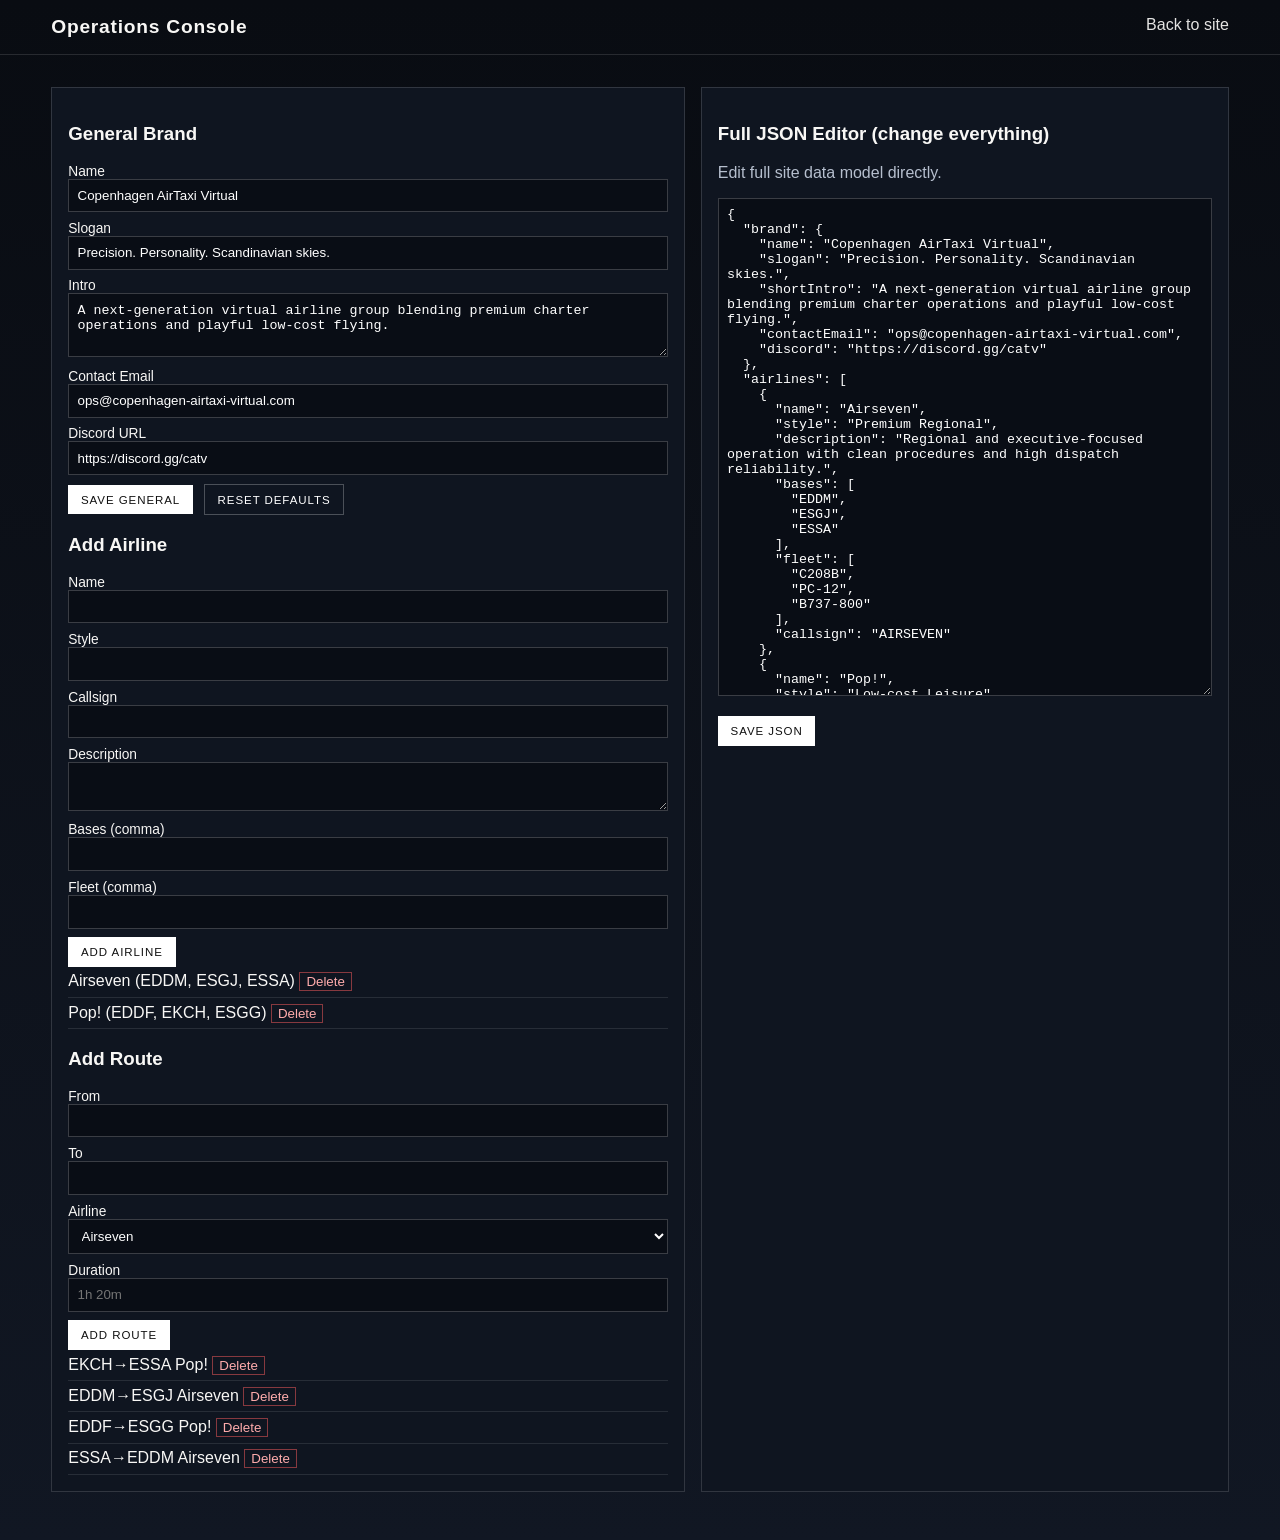
==== commit 8b823e85: "Redesign vCAT with premium full-bleed luxury style" ====
--- a/admin.html
+++ b/admin.html
@@ -1,108 +1,61 @@
 <!doctype html>
 <html lang="en">
-codex/create-website-for-copenhagen-airtaxi-virtual-mqxcvr
-<head><meta charset="UTF-8"/><meta name="viewport" content="width=device-width,initial-scale=1"/><title>Operations Console</title><link rel="stylesheet" href="styles.css"/></head>
-<body>
-<header class="top-nav"><div class="container nav-inner"><h2 class="brand">Operations Console</h2><nav><a href="index.html">Back to site</a></nav></div></header>
-<main class="container admin-wrap" id="adminRoot">
-  <section class="panel">
-    <h3>General Brand</h3>
-    <label>Name<input id="siteNameInput"/></label>
-    <label>Slogan<input id="sloganInput"/></label>
-    <label>Intro<textarea id="introInput" rows="3"></textarea></label>
-    <label>Contact Email<input id="emailInput"/></label>
-    <label>Discord URL<input id="discordInput"/></label>
-    <button class="btn" id="saveGeneral">Save general</button>
-    <button class="btn alt" id="resetData">Reset defaults</button>
+<head>
+  <meta charset="UTF-8" />
+  <meta name="viewport" content="width=device-width,initial-scale=1" />
+  <title>Operations Console | vCAT</title>
+  <link rel="stylesheet" href="styles.css" />
+</head>
+<body class="page-shell">
+  <header class="page-top">
+    <div class="container page-top-wrap">
+      <h2 class="brand">Operations Console</h2>
+      <nav>
+        <a class="nav-link" href="index.html">Back to site</a>
+      </nav>
+    </div>
+  </header>
 
-    <h3>Add Airline</h3>
-    <label>Name<input id="airlineName"/></label>
-    <label>Style<input id="airlineStyle"/></label>
-    <label>Callsign<input id="airlineCallsign"/></label>
-    <label>Description<textarea id="airlineDescription" rows="2"></textarea></label>
-    <label>Bases (comma)<input id="airlineBases"/></label>
-    <label>Fleet (comma)<input id="airlineFleet"/></label>
-    <button class="btn" id="addAirline">Add airline</button>
-    <ul class="list" id="airlineList"></ul>
+  <main class="container admin-wrap" id="adminRoot">
+    <section class="panel">
+      <h3>General Brand</h3>
+      <label>Name<input id="siteNameInput" /></label>
+      <label>Slogan<input id="sloganInput" /></label>
+      <label>Intro<textarea id="introInput" rows="3"></textarea></label>
+      <label>Contact Email<input id="emailInput" /></label>
+      <label>Discord URL<input id="discordInput" /></label>
+      <button class="btn" id="saveGeneral">Save general</button>
+      <button class="btn alt" id="resetData">Reset defaults</button>
 
-    <h3>Add Route</h3>
-    <label>From<input id="routeFrom"/></label>
-    <label>To<input id="routeTo"/></label>
-    <label>Airline<select id="routeAirline"></select></label>
-    <label>Duration<input id="routeDuration" placeholder="1h 20m"/></label>
-    <button class="btn" id="addRoute">Add route</button>
-    <ul class="list" id="routeList"></ul>
-  </section>
+      <h3>Add Airline</h3>
+      <label>Name<input id="airlineName" /></label>
+      <label>Style<input id="airlineStyle" /></label>
+      <label>Callsign<input id="airlineCallsign" /></label>
+      <label>Description<textarea id="airlineDescription" rows="2"></textarea></label>
+      <label>Bases (comma)<input id="airlineBases" /></label>
+      <label>Fleet (comma)<input id="airlineFleet" /></label>
+      <button class="btn" id="addAirline">Add airline</button>
+      <ul class="list" id="airlineList"></ul>
 
-  <section class="panel">
-    <h3>Full JSON Editor (change everything)</h3>
-    <p class="muted">You can edit the complete website data model here.</p>
-    <textarea id="rawJson" rows="32"></textarea>
-    <p id="jsonStatus" class="muted"></p>
-    <button class="btn" id="saveJson">Save JSON</button>
-  </section>
-</main>
-<script src="app.js"></script><script>window.vcat.setupAdminPage();</script>
+      <h3>Add Route</h3>
+      <label>From<input id="routeFrom" /></label>
+      <label>To<input id="routeTo" /></label>
+      <label>Airline<select id="routeAirline"></select></label>
+      <label>Duration<input id="routeDuration" placeholder="1h 20m" /></label>
+      <button class="btn" id="addRoute">Add route</button>
+      <ul class="list" id="routeList"></ul>
+    </section>
+
+    <section class="panel">
+      <h3>Full JSON Editor (change everything)</h3>
+      <p class="muted">Edit full site data model directly.</p>
+      <textarea id="rawJson" rows="32"></textarea>
+      <p id="jsonStatus" class="muted"></p>
+      <button class="btn" id="saveJson">Save JSON</button>
+    </section>
+  </main>
+
+  <script src="app.js"></script>
+  <script>window.vcat.setupAdminPage();</script>
 </body>
-
-  <head>
-    <meta charset="UTF-8" />
-    <meta name="viewport" content="width=device-width,initial-scale=1" />
-    <title>Admin | Copenhagen AirTaxi Virtual</title>
-    <link rel="stylesheet" href="styles.css" />
-  </head>
-  <body>
-    <header class="top-nav">
-      <div class="container nav-inner">
-        <h1 class="brand">Admin Panel</h1>
-        <div class="nav-actions">
-          <a class="btn secondary" href="index.html">Public Site</a>
-        </div>
-      </div>
-    </header>
-
-    <main class="container admin-layout" id="adminRoot">
-      <section class="panel">
-        <h3>General Website Content</h3>
-        <label>Website name <input id="siteNameInput" /></label>
-        <label>Tagline <input id="taglineInput" /></label>
-        <label>About text <textarea id="aboutInput" rows="5"></textarea></label>
-        <label>Contact email <input id="contactInput" /></label>
-        <div class="inline">
-          <button class="btn" id="saveGeneral">Save general content</button>
-          <button class="btn secondary" id="resetData">Reset default data</button>
-        </div>
-      </section>
-
-      <section class="panel">
-        <h3>Add Airline</h3>
-        <label>Name <input id="airlineName" placeholder="e.g. Airseven" /></label>
-        <label>Description <textarea id="airlineDescription" rows="3"></textarea></label>
-        <label>Bases (comma-separated ICAOs) <input id="airlineBases" placeholder="EDDM, ESGJ, ESSA" /></label>
-        <label>Fleet (comma-separated) <input id="airlineFleet" placeholder="A320, B737-800" /></label>
-        <button class="btn" id="addAirline">Add airline</button>
-        <div id="adminAirlineList" class="grid section"></div>
-      </section>
-
-      <section class="panel">
-        <h3>Add Route</h3>
-        <div class="inline">
-          <label>From <input id="routeFrom" placeholder="EKCH" /></label>
-          <label>To <input id="routeTo" placeholder="ESSA" /></label>
-        </div>
-        <label>Airline
-          <select id="routeAirline"></select>
-        </label>
-        <button class="btn" id="addRoute">Add route</button>
-        <h4>Current routes</h4>
-        <ul class="list" id="adminRouteList"></ul>
-      </section>
-    </main>
-
-    <script src="app.js"></script>
-    <script>
-      window.vcat.setupAdminPage();
-    </script>
-  </body>
- main
 </html>
--- a/styles.css
+++ b/styles.css
@@ -1,315 +1,233 @@
 :root {
- codex/create-website-for-copenhagen-airtaxi-virtual-mqxcvr
-  --bg: #050816;
-  --bg2: #0e1731;
-  --panel: rgba(20, 31, 58, 0.75);
-  --line: rgba(142, 172, 255, 0.2);
-  --text: #e9efff;
-  --muted: #9ab0df;
-  --primary: #73b7ff;
-  --accent: #7ef6cb;
-  --radius: 16px;
-}
+  --bg: #0a0c11;
+  --ink: #f8f7f5;
+  --muted: rgba(248, 247, 245, 0.75);
+  --line: rgba(255, 255, 255, 0.18);
+  --glass: rgba(9, 11, 18, 0.52);
+  --panel: #11151f;
+  --gold: #dbc29a;
+}
+
 * { box-sizing: border-box; }
+html, body { margin: 0; padding: 0; }
 body {
+  font-family: "Inter", "Segoe UI", Arial, sans-serif;
+  background: var(--bg);
+  color: var(--ink);
+}
+
+a { color: inherit; }
+.container { width: min(1180px, 92vw); margin: 0 auto; }
+
+/* LUXURY HERO */
+.hero-home {
+  min-height: 100svh;
+  position: relative;
+  background:
+    linear-gradient(to bottom, rgba(0,0,0,0.35), rgba(0,0,0,0.58)),
+    url("https://images.unsplash.com/photo-1493238792000-8113da705763?auto=format&fit=crop&w=2200&q=80") center/cover no-repeat;
+}
+.top-nav {
+  position: absolute;
+  inset: 0 0 auto 0;
+  z-index: 8;
+}
+.nav-shell {
+  width: min(1320px, 94vw);
+  margin: 0 auto;
+  padding: 1.35rem 0;
+  display: grid;
+  grid-template-columns: 1fr auto 1fr;
+  align-items: center;
+  color: #fff;
+  text-transform: uppercase;
+  letter-spacing: 0.16em;
+  font-size: 0.76rem;
+}
+.nav-left,
+.nav-right { display: flex; gap: 0.9rem; align-items: center; }
+.nav-right { justify-content: flex-end; }
+.brand {
   margin: 0;
-  font-family: Inter, system-ui, sans-serif;
-  color: var(--text);
-  background:
-    radial-gradient(circle at 10% -10%, #214987 0%, transparent 45%),
-    radial-gradient(circle at 110% 10%, #1b6b88 0%, transparent 33%),
-    linear-gradient(160deg, var(--bg) 0%, var(--bg2) 100%);
-}
-.container { width: min(1180px, 92vw); margin: 0 auto; }
-.top-nav {
-  position: sticky; top: 0; z-index: 40;
-  backdrop-filter: blur(10px);
-  background: rgba(5, 8, 22, 0.65);
-  border-bottom: 1px solid var(--line);
-}
-.nav-inner { display: flex; align-items: center; justify-content: space-between; padding: .9rem 0; }
-.brand { font-size: 1.05rem; letter-spacing: .04em; margin: 0; }
-nav { display: flex; gap: .45rem; flex-wrap: wrap; }
-nav a {
-  color: var(--text); text-decoration: none; font-size: .92rem;
-  padding: .45rem .7rem; border-radius: 999px; border: 1px solid transparent;
-}
-nav a:hover { border-color: var(--line); background: rgba(255,255,255,.03); }
-.hero { padding: 4.8rem 0 3rem; }
-.hero-panel {
-  border: 1px solid var(--line); border-radius: 24px; padding: 2rem;
-  background: linear-gradient(130deg, rgba(115,183,255,.14), rgba(126,246,203,.08));
-  box-shadow: 0 20px 50px rgba(0,0,0,.35);
-}
-h1 { margin: 0; font-size: clamp(2rem, 5vw, 3.8rem); }
-.muted { color: var(--muted); }
-.stats { display: grid; grid-template-columns: repeat(auto-fit,minmax(180px,1fr)); gap: .75rem; margin-top: 1rem; }
-.stats article { background: rgba(2,8,18,.35); border: 1px solid var(--line); border-radius: 14px; padding: .9rem; }
-.stats strong { display: block; font-size: 1.6rem; color: var(--accent); }
-section { margin: 2rem 0; }
-.grid { display: grid; grid-template-columns: repeat(auto-fit,minmax(250px,1fr)); gap: .95rem; }
-.card { background: var(--panel); border: 1px solid var(--line); border-radius: var(--radius); padding: 1rem; }
-.card h3 { margin-top: .1rem; }
-.chip { display: inline-block; font-size: .78rem; border: 1px solid var(--line); border-radius: 999px; padding: .2rem .55rem; margin: .16rem; }
-.table { width: 100%; border-collapse: collapse; overflow: hidden; border-radius: var(--radius); border: 1px solid var(--line); }
-.table th,.table td { padding: .72rem; border-bottom: 1px solid var(--line); text-align: left; }
+  font-family: "Times New Roman", serif;
+  font-size: 2.4rem;
+  letter-spacing: 0.04em;
+  text-align: center;
+}
+.nav-link {
+  text-decoration: none;
+  opacity: 0.92;
+  border-bottom: 1px solid transparent;
+  padding-bottom: 0.2rem;
+}
+.nav-link:hover { border-bottom-color: rgba(255,255,255,0.9); }
+
+.hero-content {
+  min-height: 100svh;
+  display: grid;
+  place-items: center;
+  text-align: center;
+  padding: 8rem 1rem 4rem;
+}
+.eyebrow {
+  text-transform: uppercase;
+  letter-spacing: 0.32em;
+  font-size: 0.7rem;
+  opacity: 0.85;
+}
+.hero-title {
+  margin: 0.85rem 0 0;
+  font-weight: 300;
+  text-transform: uppercase;
+  letter-spacing: 0.2em;
+  font-size: clamp(2.3rem, 8vw, 5.4rem);
+}
+.hero-tag {
+  max-width: 62ch;
+  margin: 1rem auto;
+  color: var(--muted);
+}
+.hero-cta {
+  display: inline-block;
+  text-decoration: none;
+  margin-top: 1rem;
+  background: #fff;
+  color: #111;
+  border-radius: 999px;
+  padding: 0.9rem 2.8rem;
+  letter-spacing: 0.18em;
+  text-transform: uppercase;
+  font-size: 0.75rem;
+  font-weight: 600;
+}
+.hero-cta:hover { transform: translateY(-1px); }
+
+/* content sections */
+.lux-section {
+  background: #0d121b;
+  border-top: 1px solid rgba(255,255,255,0.08);
+  padding: 3.4rem 0;
+}
+.section-title {
+  text-transform: uppercase;
+  letter-spacing: 0.16em;
+  font-weight: 500;
+  font-size: 0.9rem;
+  color: var(--gold);
+  margin: 0 0 0.6rem;
+}
+.section-copy { color: #cfd6e4; margin-top: 0; }
+.stats {
+  display: grid;
+  grid-template-columns: repeat(auto-fit, minmax(190px, 1fr));
+  gap: 0.85rem;
+  margin-top: 1rem;
+}
+.stats article {
+  border: 1px solid var(--line);
+  background: var(--glass);
+  padding: 1rem;
+}
+.stats strong {
+  display: block;
+  font-size: 1.9rem;
+  font-weight: 400;
+}
+.grid {
+  display: grid;
+  grid-template-columns: repeat(auto-fit, minmax(250px, 1fr));
+  gap: 1rem;
+}
+.card {
+  border: 1px solid rgba(255,255,255,0.12);
+  background: #101520;
+  padding: 1rem;
+}
+.card h3 { margin-top: 0; font-weight: 500; }
+.chip {
+  display: inline-block;
+  padding: 0.2rem 0.5rem;
+  border: 1px solid rgba(255,255,255,0.25);
+  margin: 0.2rem;
+  font-size: 0.76rem;
+}
+.muted { color: #b6bfce; }
+.table {
+  width: 100%;
+  border-collapse: collapse;
+  border: 1px solid rgba(255,255,255,0.14);
+}
+.table th, .table td {
+  border-bottom: 1px solid rgba(255,255,255,0.1);
+  padding: 0.75rem;
+  text-align: left;
+}
 .table tr:last-child td { border-bottom: 0; }
-.split { display: grid; grid-template-columns: 1fr 1fr; gap: 1rem; }
+
+.page-shell { min-height: 100svh; background: linear-gradient(180deg, #090c12 0%, #111723 100%); }
+.page-top {
+  border-bottom: 1px solid rgba(255,255,255,0.12);
+  padding: 1rem 0;
+}
+.page-top .brand { font-size: 1.2rem; text-align: left; font-family: inherit; }
+.page-top nav { display: flex; gap: 0.9rem; flex-wrap: wrap; }
+.page-top-wrap { display:flex; justify-content:space-between; align-items:center; gap:1rem; }
+.page-main { padding: 2rem 0 4rem; }
+
 .footer {
-  margin-top: 3rem; padding: 1rem 0 2rem; color: var(--muted); border-top: 1px solid var(--line);
+  margin-top: 2rem;
+  padding: 1.2rem 0 2rem;
+  color: #a9b3c2;
+  border-top: 1px solid rgba(255,255,255,0.1);
 }
 .admin-discreet {
   float: right;
-  opacity: .28;
+  opacity: 0.35;
+  font-size: 0.72rem;
   text-decoration: none;
-  color: var(--muted);
-  font-size: .75rem;
-  border: 1px solid transparent;
-  border-radius: 999px;
-  padding: .2rem .45rem;
-}
-.admin-discreet:hover { opacity: .8; border-color: var(--line); }
+  letter-spacing: 0.08em;
+}
+.admin-discreet:hover { opacity: 0.9; }
 
 /* admin */
-.admin-wrap { display: grid; grid-template-columns: 1.2fr 1fr; gap: 1rem; padding: 1.4rem 0 2.4rem; }
-.panel { background: var(--panel); border: 1px solid var(--line); border-radius: var(--radius); padding: 1rem; }
-label { display:block; font-size:.86rem; margin:.45rem 0; }
-input, textarea, select {
-  width:100%; margin-top:.22rem; padding:.52rem .58rem; border-radius:10px;
-  border:1px solid var(--line); background:#0a1229; color:var(--text);
-}
-.btn { background: var(--primary); color:#081223; border:0; border-radius:10px; padding:.55rem .8rem; font-weight:700; cursor:pointer; margin-right:.35rem; }
-.btn.alt { background: transparent; color:var(--text); border:1px solid var(--line); }
-.ghost { background:transparent; color:#ff9b9b; border:1px solid rgba(255,155,155,.35); border-radius:8px; font-size:.75rem; cursor:pointer; }
-.list { list-style:none; padding:0; margin:0; }
-.list li { padding:.35rem 0; border-bottom:1px solid var(--line); }
-@media (max-width: 900px){ .split,.admin-wrap { grid-template-columns:1fr; } }
-
-  --bg: #091122;
-  --bg-soft: #111b31;
-  --panel: #172642;
-  --text: #eaf2ff;
-  --muted: #a6b7d9;
-  --primary: #53b8ff;
-  --accent: #7affc7;
-  --danger: #ff7b7b;
-  --shadow: 0 10px 30px rgba(0, 0, 0, 0.35);
-}
-
-* {
-  box-sizing: border-box;
-}
-
-body {
-  margin: 0;
-  font-family: Inter, Segoe UI, Roboto, Helvetica, Arial, sans-serif;
-  color: var(--text);
-  background: radial-gradient(circle at top right, #163c66 0%, var(--bg) 45%);
-  min-height: 100vh;
-}
-
-.container {
-  width: min(1100px, 92vw);
-  margin: 0 auto;
-}
-
-.top-nav {
-  position: sticky;
-  top: 0;
-  backdrop-filter: blur(10px);
-  background: rgba(9, 17, 34, 0.7);
-  border-bottom: 1px solid rgba(83, 184, 255, 0.2);
-  z-index: 20;
-}
-
-.nav-inner {
-  display: flex;
-  justify-content: space-between;
-  align-items: center;
-  padding: 0.9rem 0;
-}
-
-.brand {
-  margin: 0;
-  font-size: 1.2rem;
-  letter-spacing: 0.03em;
-}
-
-.nav-actions {
-  display: flex;
-  gap: 0.7rem;
-}
-
-.btn {
-  border: 1px solid transparent;
-  background: var(--primary);
-  color: #031225;
-  padding: 0.6rem 0.95rem;
-  border-radius: 10px;
-  cursor: pointer;
-  text-decoration: none;
-  font-weight: 600;
-}
-
-.btn.secondary {
-  background: transparent;
-  color: var(--text);
-  border-color: rgba(166, 183, 217, 0.3);
-}
-
-.btn.danger {
-  background: var(--danger);
-}
-
-.hero {
-  padding: 5rem 0 3rem;
-}
-
-.hero-card {
-  background: linear-gradient(130deg, rgba(83, 184, 255, 0.18), rgba(122, 255, 199, 0.12));
-  border: 1px solid rgba(83, 184, 255, 0.35);
-  border-radius: 18px;
-  padding: 2rem;
-  box-shadow: var(--shadow);
-}
-
-.hero h2 {
-  margin: 0;
-  font-size: clamp(1.8rem, 3vw, 2.8rem);
-}
-
-.hero p {
-  color: var(--muted);
-  max-width: 70ch;
-}
-
-.stats {
-  display: grid;
-  grid-template-columns: repeat(auto-fit, minmax(170px, 1fr));
-  gap: 1rem;
-  margin-top: 1rem;
-}
-
-.stat {
-  background: rgba(9, 17, 34, 0.4);
-  border: 1px solid rgba(166, 183, 217, 0.2);
-  border-radius: 12px;
-  padding: 0.9rem;
-}
-
-.stat-label {
-  color: var(--muted);
-  font-size: 0.85rem;
-}
-
-.stat-value {
-  font-size: 1.4rem;
-  font-weight: 700;
-  color: var(--accent);
-}
-
-.section {
-  margin: 2rem 0;
-}
-
-.section h3 {
-  margin-bottom: 0.35rem;
-}
-
-.section-subtitle {
-  color: var(--muted);
-  margin-top: 0;
-}
-
-.grid {
-  display: grid;
-  grid-template-columns: repeat(auto-fit, minmax(260px, 1fr));
-  gap: 1rem;
-}
-
-.card {
-  background: var(--panel);
-  border: 1px solid rgba(166, 183, 217, 0.2);
-  border-radius: 14px;
-  padding: 1rem;
-  box-shadow: var(--shadow);
-}
-
-.card h4 {
-  margin-top: 0;
-}
-
-.tag {
-  display: inline-block;
-  border: 1px solid rgba(83, 184, 255, 0.35);
-  border-radius: 999px;
-  font-size: 0.75rem;
-  padding: 0.2rem 0.6rem;
-  margin-right: 0.35rem;
-  margin-bottom: 0.35rem;
-}
-
-.list {
-  list-style: none;
-  padding: 0;
-  margin: 0;
-}
-
-.list li {
-  padding: 0.4rem 0;
-  border-bottom: 1px solid rgba(166, 183, 217, 0.15);
-}
-
-.list li:last-child {
-  border-bottom: 0;
-}
-
-.admin-layout {
-  display: grid;
-  grid-template-columns: 1.25fr 1fr;
+.admin-wrap {
+  display: grid;
+  grid-template-columns: 1.2fr 1fr;
   gap: 1rem;
   padding: 2rem 0 3rem;
 }
-
 .panel {
-  background: var(--panel);
-  border: 1px solid rgba(166, 183, 217, 0.2);
-  border-radius: 14px;
+  background: #0f1520;
+  border: 1px solid rgba(255,255,255,0.14);
   padding: 1rem;
 }
-
-.field,
-textarea,
-input,
-select {
+label { display: block; margin-bottom: 0.55rem; font-size: 0.86rem; }
+input, textarea, select {
   width: 100%;
-  border-radius: 9px;
-  border: 1px solid rgba(166, 183, 217, 0.35);
-  background: #0c1730;
-  color: var(--text);
-  padding: 0.55rem 0.65rem;
-}
-
-label {
-  display: block;
-  margin-bottom: 0.65rem;
-  font-size: 0.9rem;
-}
-
-.inline {
-  display: flex;
-  gap: 0.5rem;
-  align-items: end;
-}
-
-.tiny {
-  color: var(--muted);
-  font-size: 0.8rem;
-}
-
-@media (max-width: 880px) {
-  .admin-layout {
-    grid-template-columns: 1fr;
-  }
-}
- main
+  background: #090d15;
+  border: 1px solid rgba(255,255,255,0.2);
+  color: #fff;
+  padding: 0.52rem;
+}
+.btn {
+  border: 0;
+  background: #fff;
+  color: #111;
+  padding: 0.55rem 0.8rem;
+  cursor: pointer;
+  margin-right: 0.4rem;
+  text-transform: uppercase;
+  letter-spacing: 0.08em;
+  font-size: 0.72rem;
+}
+.btn.alt { background: transparent; color: #fff; border: 1px solid rgba(255,255,255,0.25); }
+.ghost { background: transparent; border: 1px solid rgba(255,95,95,0.5); color: #ffacac; }
+.list { list-style: none; margin: 0; padding: 0; }
+.list li { padding: 0.35rem 0; border-bottom: 1px solid rgba(255,255,255,0.1); }
+
+@media (max-width: 900px) {
+  .nav-shell { grid-template-columns: 1fr; gap: 0.6rem; text-align: center; }
+  .nav-left, .nav-right { justify-content: center; }
+  .page-top-wrap { flex-direction: column; align-items: flex-start; }
+  .admin-wrap { grid-template-columns: 1fr; }
+}
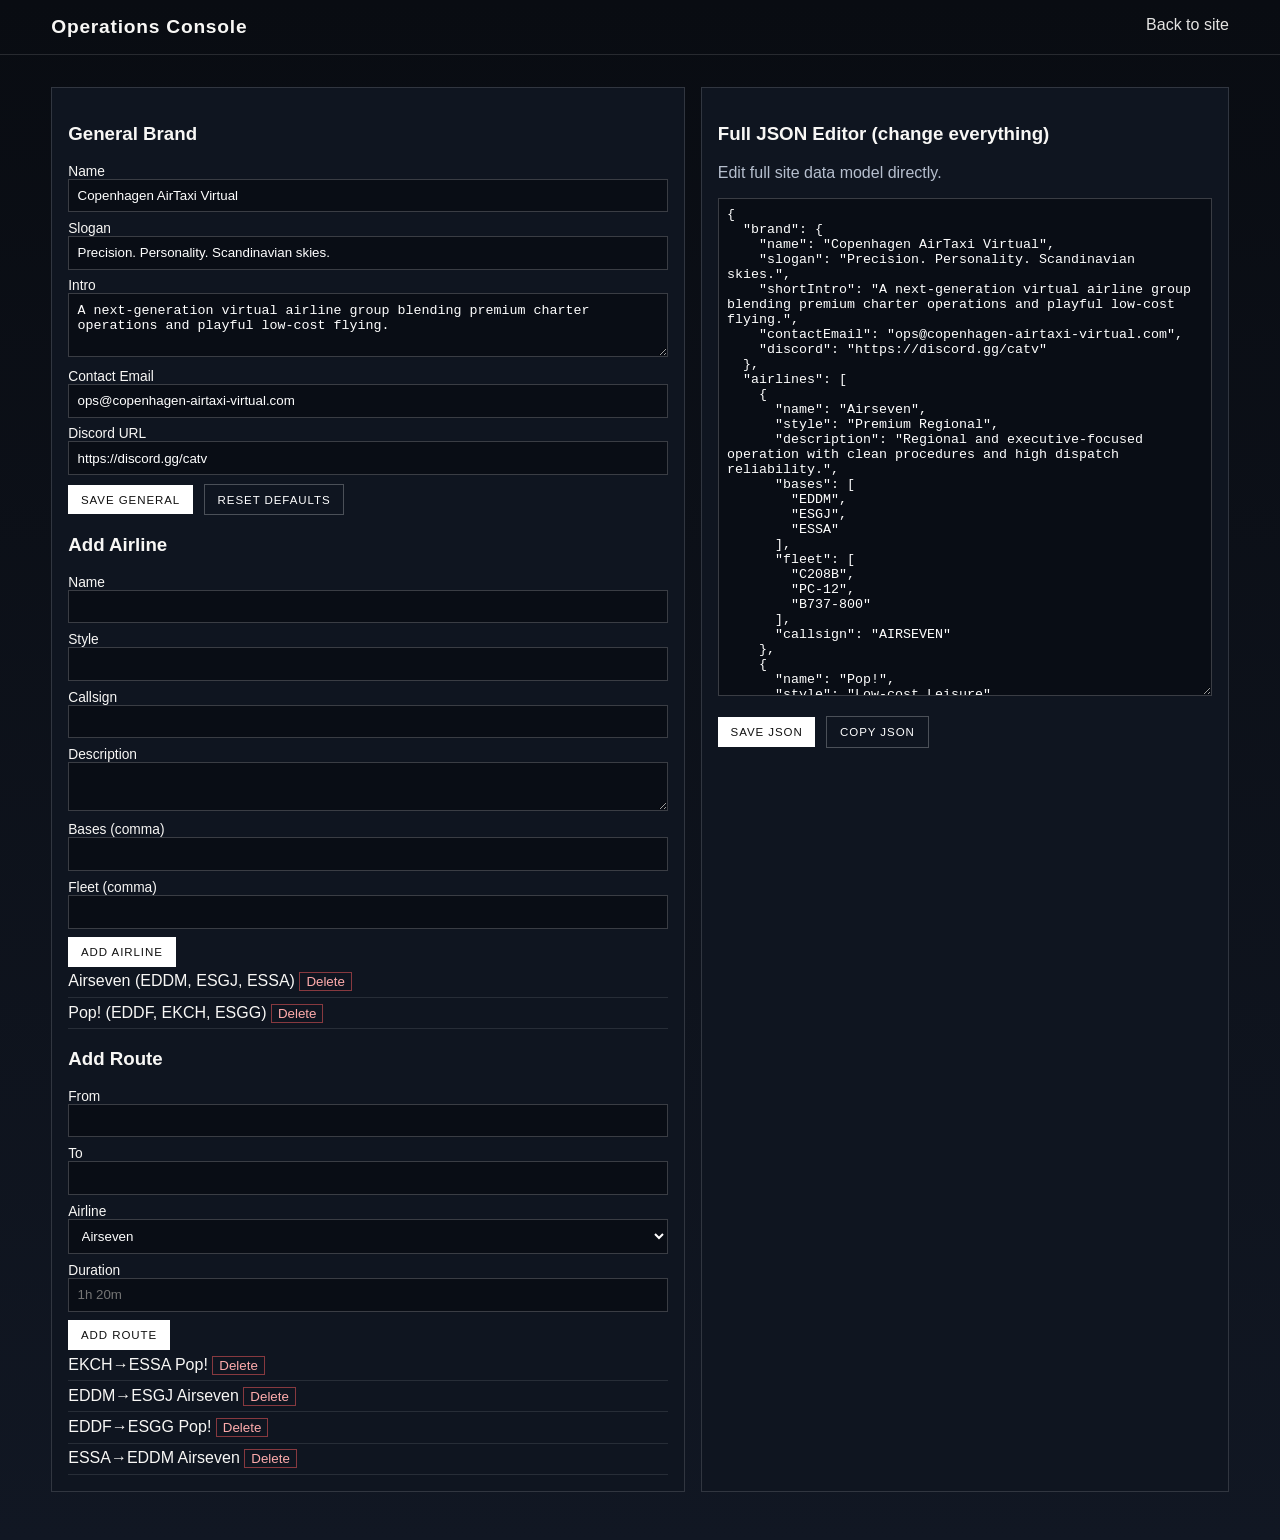
==== commit 4b04d7c4: "Elevate vCAT to luxury-style UI and add stronger route/admin functionality" ====
--- a/admin.html
+++ b/admin.html
@@ -52,6 +52,7 @@
       <textarea id="rawJson" rows="32"></textarea>
       <p id="jsonStatus" class="muted"></p>
       <button class="btn" id="saveJson">Save JSON</button>
+      <button class="btn alt" id="copyJson">Copy JSON</button>
     </section>
   </main>
 
--- a/styles.css
+++ b/styles.css
@@ -63,6 +63,7 @@
 .nav-link:hover { border-bottom-color: rgba(255,255,255,0.9); }
 
 .hero-content {
+  position: relative;
   min-height: 100svh;
   display: grid;
   place-items: center;
@@ -225,9 +226,29 @@
 .list { list-style: none; margin: 0; padding: 0; }
 .list li { padding: 0.35rem 0; border-bottom: 1px solid rgba(255,255,255,0.1); }
 
+
+.route-filters {
+  display: grid;
+  grid-template-columns: 1fr 1fr 1fr auto;
+  gap: 0.6rem;
+  margin: 0.8rem 0 1rem;
+}
+
+.scroll-hint {
+  position: absolute;
+  left: 50%;
+  bottom: 1.2rem;
+  transform: translateX(-50%);
+  font-size: 0.7rem;
+  letter-spacing: 0.2em;
+  text-transform: uppercase;
+  opacity: 0.72;
+}
+
 @media (max-width: 900px) {
   .nav-shell { grid-template-columns: 1fr; gap: 0.6rem; text-align: center; }
   .nav-left, .nav-right { justify-content: center; }
   .page-top-wrap { flex-direction: column; align-items: flex-start; }
   .admin-wrap { grid-template-columns: 1fr; }
-}
+  .route-filters { grid-template-columns: 1fr; }
+}
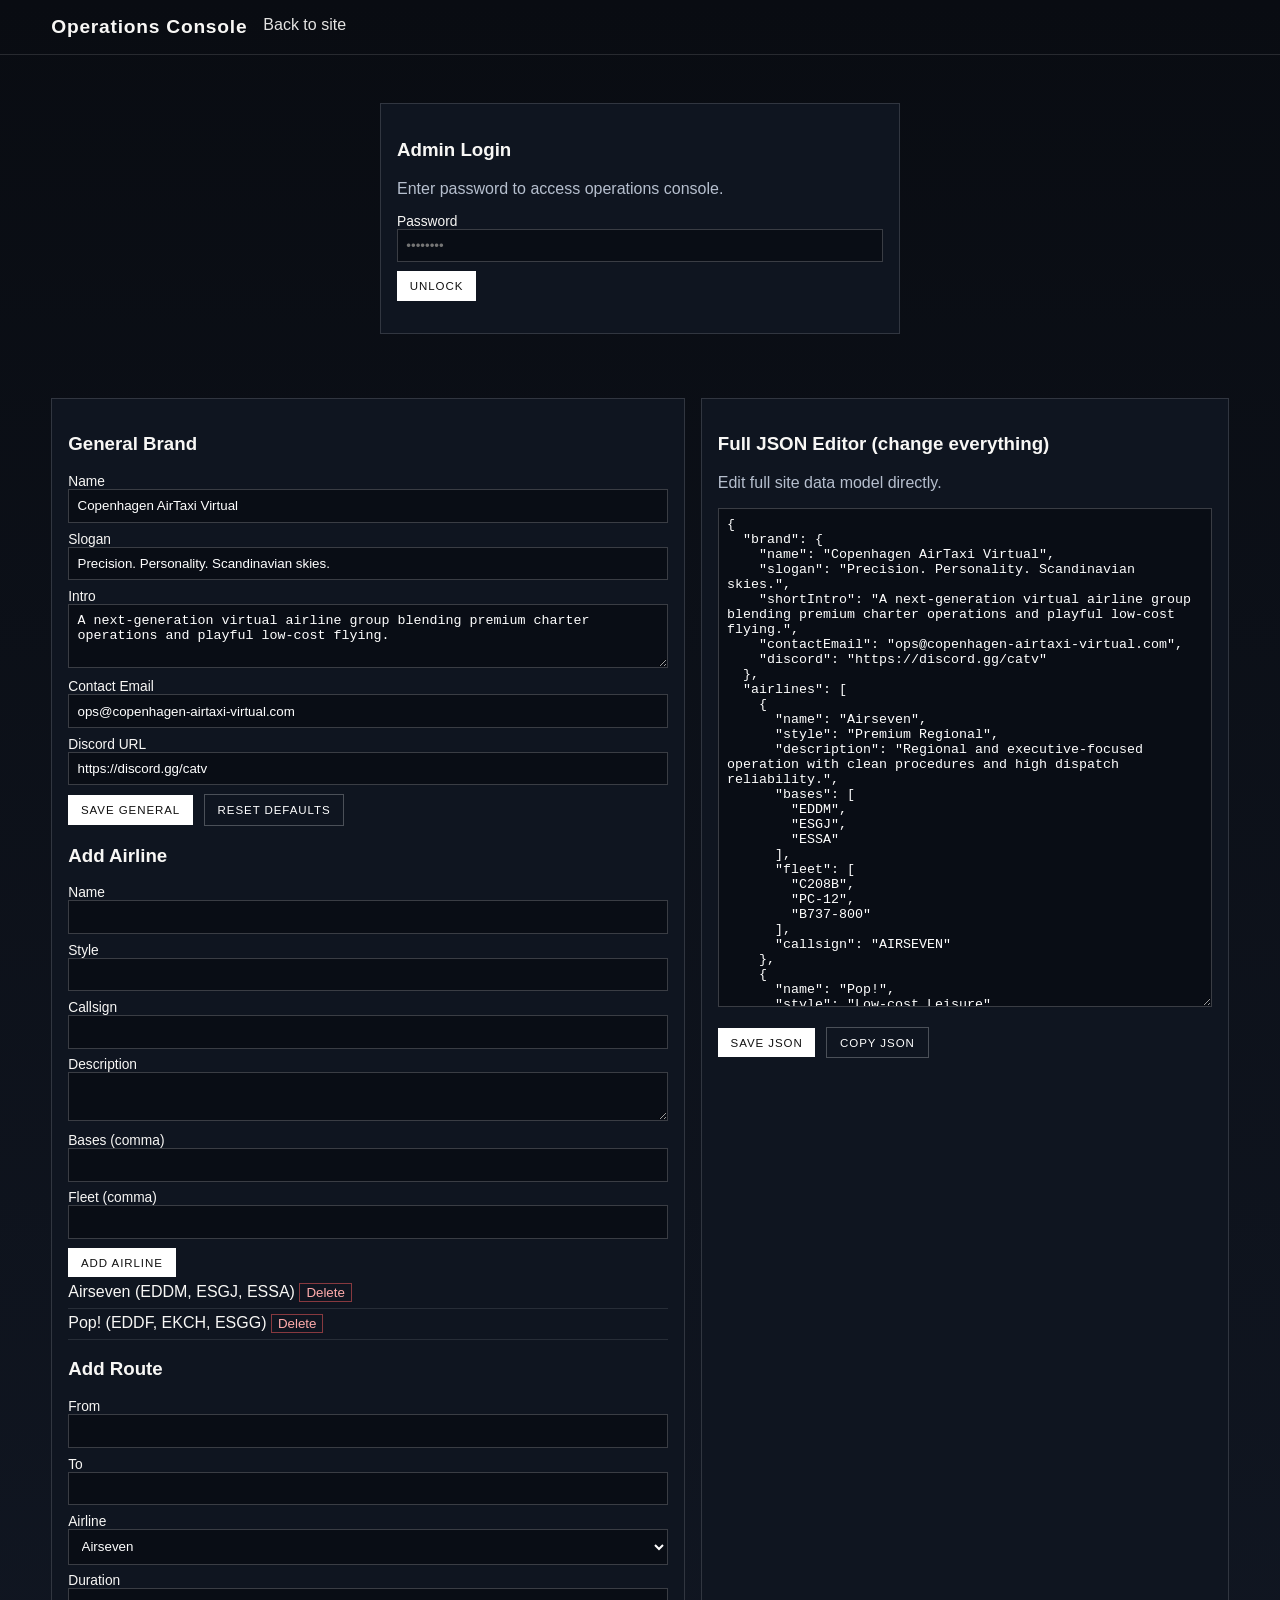
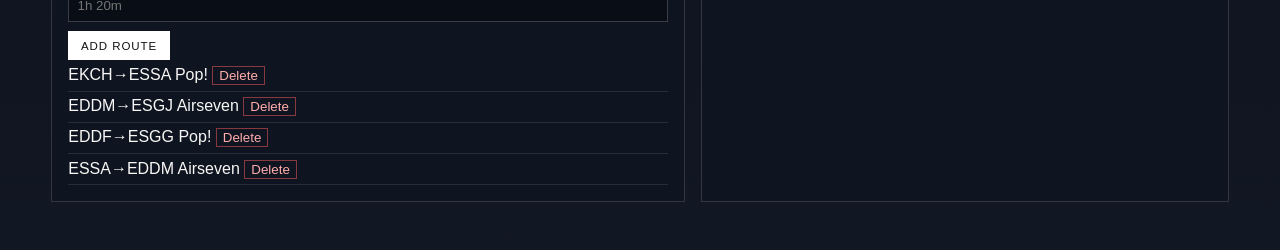
==== commit eb6159b6: "Add admin password gate and upgrade animations" ====
--- a/admin.html
+++ b/admin.html
@@ -16,7 +16,17 @@
     </div>
   </header>
 
-  <main class="container admin-wrap" id="adminRoot">
+  <main class="container admin-gate" id="adminGate">
+    <section class="panel gate-panel reveal show">
+      <h3>Admin Login</h3>
+      <p class="muted">Enter password to access operations console.</p>
+      <label>Password<input id="adminPassword" type="password" placeholder="••••••••" /></label>
+      <button class="btn" id="unlockAdmin">Unlock</button>
+      <p id="gateStatus" class="muted"></p>
+    </section>
+  </main>
+
+  <main class="container admin-wrap" id="adminRoot" hidden>
     <section class="panel">
       <h3>General Brand</h3>
       <label>Name<input id="siteNameInput" /></label>
--- a/styles.css
+++ b/styles.css
@@ -26,6 +26,7 @@
   background:
     linear-gradient(to bottom, rgba(0,0,0,0.35), rgba(0,0,0,0.58)),
     url("https://images.unsplash.com/photo-1493238792000-8113da705763?auto=format&fit=crop&w=2200&q=80") center/cover no-repeat;
+  animation: heroBreath 18s ease-in-out infinite;
 }
 .top-nav {
   position: absolute;
@@ -62,6 +63,65 @@
 }
 .nav-link:hover { border-bottom-color: rgba(255,255,255,0.9); }
 
+.menu-btn {
+  background: transparent;
+  color: #fff;
+  border: 1px solid rgba(255,255,255,0.45);
+  border-radius: 999px;
+  padding: 0.35rem 0.85rem;
+  letter-spacing: 0.1em;
+  text-transform: uppercase;
+  font-size: 0.72rem;
+  cursor: pointer;
+  transition: transform .25s ease, background .25s ease;
+}
+.menu-btn:hover { background: rgba(255,255,255,0.12); transform: translateY(-1px); }
+
+.site-menu {
+  position: fixed;
+  top: 0;
+  left: 0;
+  width: min(360px, 88vw);
+  height: 100svh;
+  z-index: 30;
+  background: rgba(7, 10, 16, 0.96);
+  border-right: 1px solid rgba(255,255,255,0.2);
+  display: grid;
+  align-content: start;
+  gap: 0.2rem;
+  padding: 5.2rem 1.1rem 1.2rem;
+  transform: translateX(-105%);
+  transition: transform .35s ease;
+}
+.site-menu a {
+  text-decoration: none;
+  text-transform: uppercase;
+  letter-spacing: 0.1em;
+  font-size: 0.8rem;
+  border: 1px solid transparent;
+  padding: 0.7rem;
+}
+.site-menu a:hover { border-color: rgba(255,255,255,0.35); }
+body.menu-open .site-menu { transform: translateX(0); }
+body.menu-open::before {
+  content: "";
+  position: fixed;
+  inset: 0;
+  background: rgba(0,0,0,0.35);
+  z-index: 20;
+}
+
+.reveal {
+  opacity: 0;
+  transform: translateY(24px) scale(0.985);
+  transition: opacity .7s ease, transform .7s ease;
+}
+.reveal.show {
+  opacity: 1;
+  transform: translateY(0) scale(1);
+}
+
+
 .hero-content {
   position: relative;
   min-height: 100svh;
@@ -143,6 +203,24 @@
   border: 1px solid rgba(255,255,255,0.12);
   background: #101520;
   padding: 1rem;
+  transition: transform .35s ease, box-shadow .35s ease, border-color .35s ease;
+  position: relative;
+  overflow: hidden;
+}
+.card::after {
+  content: "";
+  position: absolute;
+  inset: 0;
+  background: linear-gradient(110deg, transparent 20%, rgba(255,255,255,.12) 50%, transparent 80%);
+  transform: translateX(-120%);
+}
+.card:hover {
+  transform: translateY(-5px);
+  border-color: rgba(219,194,154,.5);
+  box-shadow: 0 20px 45px rgba(0,0,0,.35);
+}
+.card:hover::after {
+  animation: shimmer .9s ease;
 }
 .card h3 { margin-top: 0; font-weight: 500; }
 .chip {
@@ -170,9 +248,9 @@
   border-bottom: 1px solid rgba(255,255,255,0.12);
   padding: 1rem 0;
 }
-.page-top .brand { font-size: 1.2rem; text-align: left; font-family: inherit; }
+.page-top .brand { font-size: 1.2rem; text-align: center; font-family: inherit; }
 .page-top nav { display: flex; gap: 0.9rem; flex-wrap: wrap; }
-.page-top-wrap { display:flex; justify-content:space-between; align-items:center; gap:1rem; }
+.page-top-wrap { display:grid; grid-template-columns: auto 1fr auto; align-items:center; gap:1rem; }
 .page-main { padding: 2rem 0 4rem; }
 
 .footer {
@@ -191,6 +269,9 @@
 .admin-discreet:hover { opacity: 0.9; }
 
 /* admin */
+.admin-gate { padding: 3rem 0 2rem; }
+.gate-panel { max-width: 520px; margin: 0 auto; }
+
 .admin-wrap {
   display: grid;
   grid-template-columns: 1.2fr 1fr;
@@ -248,7 +329,19 @@
 @media (max-width: 900px) {
   .nav-shell { grid-template-columns: 1fr; gap: 0.6rem; text-align: center; }
   .nav-left, .nav-right { justify-content: center; }
-  .page-top-wrap { flex-direction: column; align-items: flex-start; }
+  .page-top-wrap { grid-template-columns: 1fr; }
   .admin-wrap { grid-template-columns: 1fr; }
   .route-filters { grid-template-columns: 1fr; }
 }
+
+
+@keyframes heroBreath {
+  0% { background-position: center center; }
+  50% { background-position: center 46%; }
+  100% { background-position: center center; }
+}
+
+@keyframes shimmer {
+  0% { transform: translateX(-120%); }
+  100% { transform: translateX(130%); }
+}
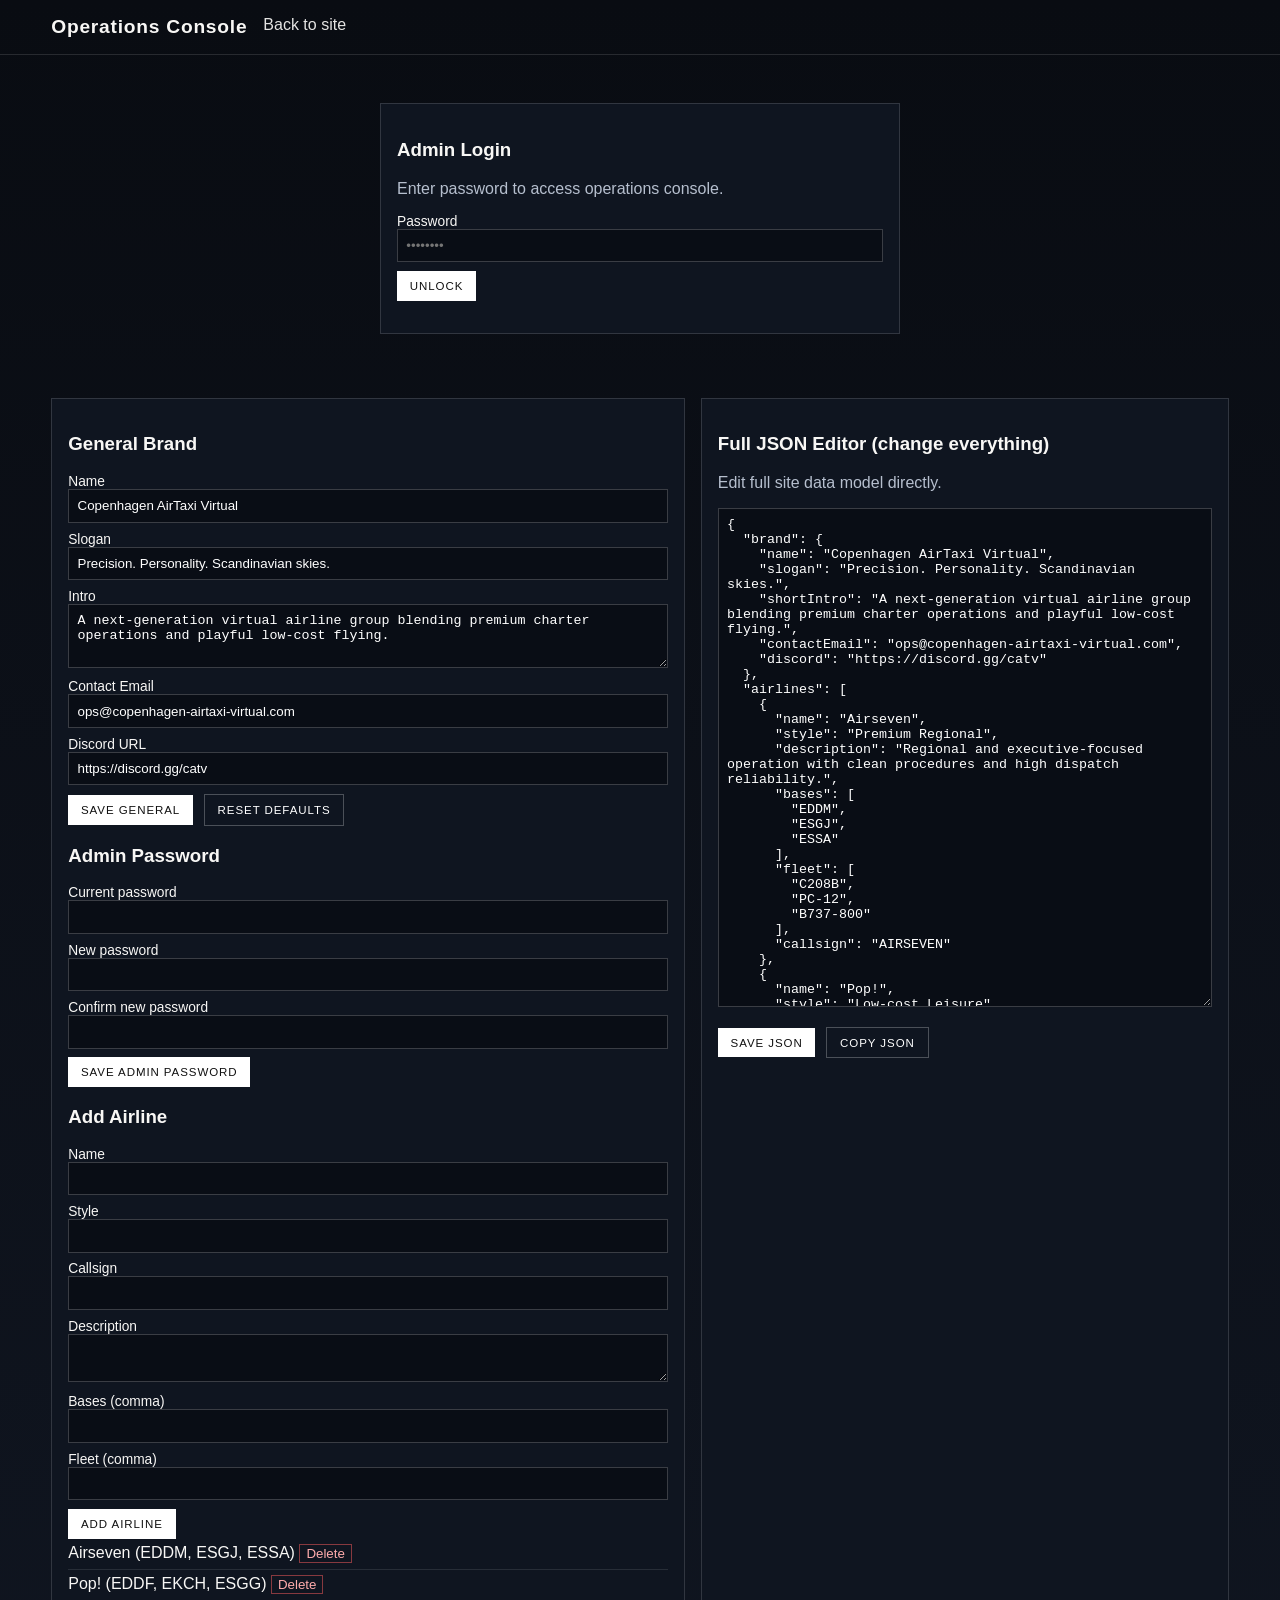
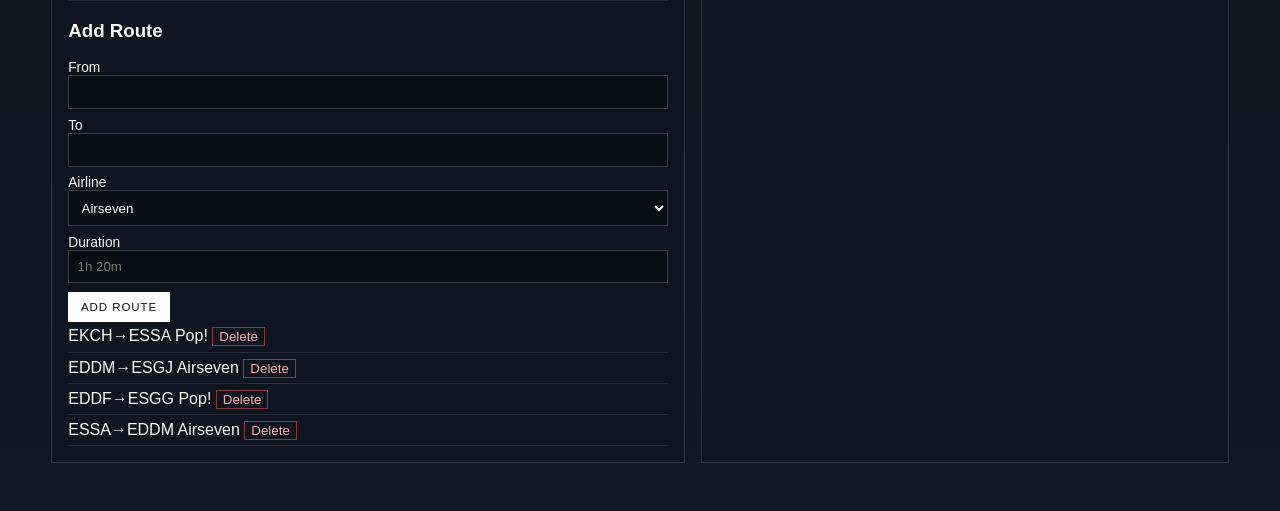
==== commit 0aaab2b2: "Fix admin login and allow changing admin password" ====
--- a/admin.html
+++ b/admin.html
@@ -37,6 +37,13 @@
       <button class="btn" id="saveGeneral">Save general</button>
       <button class="btn alt" id="resetData">Reset defaults</button>
 
+
+      <h3>Admin Password</h3>
+      <label>Current password<input id="currentAdminPassword" type="password" /></label>
+      <label>New password<input id="newAdminPassword" type="password" /></label>
+      <label>Confirm new password<input id="confirmAdminPassword" type="password" /></label>
+      <button class="btn" id="saveAdminPassword">Save admin password</button>
+
       <h3>Add Airline</h3>
       <label>Name<input id="airlineName" /></label>
       <label>Style<input id="airlineStyle" /></label>
